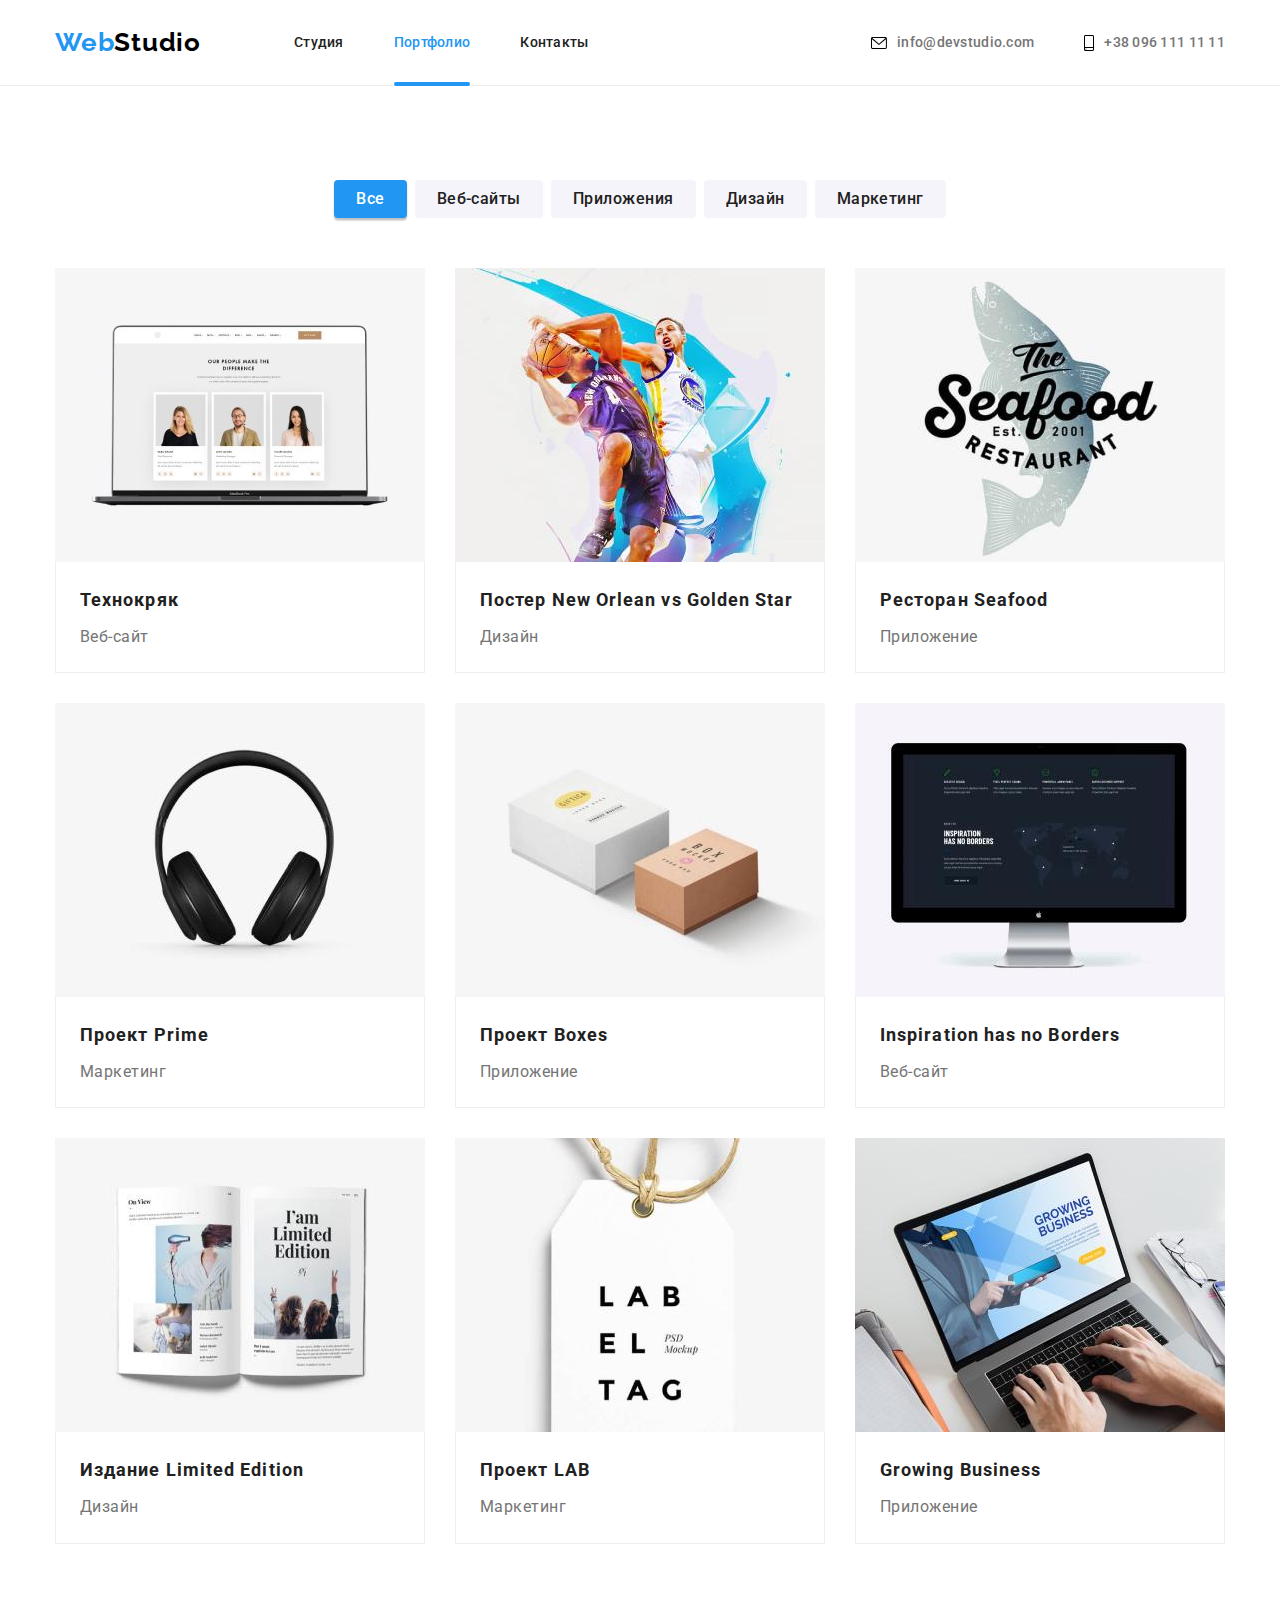
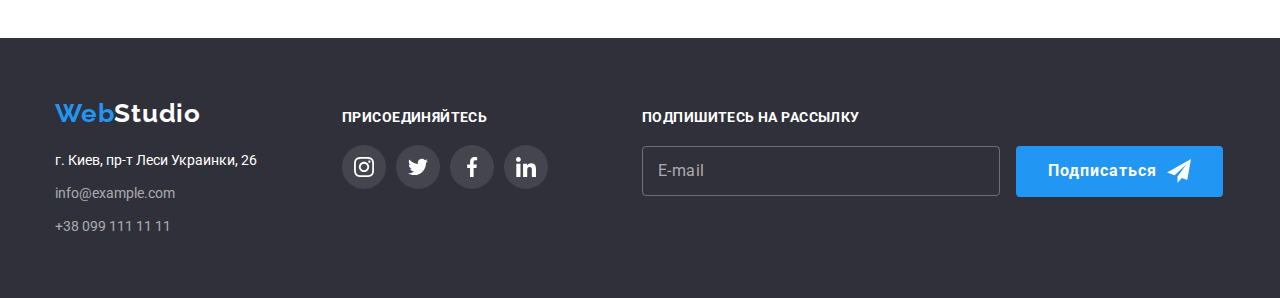
==== portfolio.html @ 54f89097 "копіює попередню версію сайту" ====
<!DOCTYPE html>
<html lang="ru">

<head>
  <meta charset="UTF-8" />
  <meta http-equiv="X-UA-Compatible" content="IE=edge" />
  <meta name="viewport" content="width=device-width, initial-scale=1.0" />
  <title>WebStudio</title>
  <link rel="preconnect" href="https://fonts.googleapis.com">
  <link rel="preconnect" href="https://fonts.gstatic.com" crossorigin>
  <link href="https://fonts.googleapis.com/css2?family=Raleway:wght@700&family=Roboto:wght@400;500;700;900&display=swap"
    rel="stylesheet">
  <link rel="stylesheet" href="https://cdnjs.cloudflare.com/ajax/libs/modern-normalize/1.1.0/modern-normalize.min.css">
  <link rel="stylesheet" href="./css/styles.css">

</head>

<body>
  <!-- header -->
  <header class="header">
    <div class="container">
      <a href="" class="logo link">Web<span class="header-modifier-logo">Studio</span></a>
      <nav>
        <ul class="nav list">
          <li class="list-item"><a href="./index.html" class="nav-item link">Студия</a></li>
          <li class="list-item"><a href="./portfolio.html" class="nav-item active link">Портфолио</a></li>
          <li class="list-item"><a href="" class="nav-item  link">Контакты</a></li>
        </ul>
      </nav>

      <ul class="nav-inner list">
        <li class="list-item"><a href="mailto:info@devstudio.com" class="nav-inner-item  link">
            <svg class="nav-inner-icon icon-envelope" width="16px" height="12px">
              <use href="./images/icons.svg#icon-envelope"></use>
            </svg>
            info@devstudio.com</a>
        </li>
        <li class="list-item"><a href="tel:+380961111111" class="nav-inner-item  link">
            <svg class="nav-inner-icon icon-smartphone" width="10px" height="16px">
              <use href="./images/icons.svg#icon-smartphone"></use>
            </svg>
            +38 096 111 11 11</a></li>
      </ul>
    </div>
  </header>

  <main>
    <!-- portfolio -->
    <section class="portfolio section">
      <div class="container">
        <h1 class="title visually-hidden">Портфолио</h1>
        <ul class="menu list">
          <li class="list-item">
            <button type="button" class="menu-button active">Все</button>
          </li>

          <li class="list-item">
            <button type="button" class="menu-button">Веб-сайты</button>
          </li>

          <li class="list-item">
            <button type="button" class="menu-button">Приложения</button>
          </li>

          <li class="list-item">
            <button type="button" class="menu-button">Дизайн</button>
          </li>

          <li class="list-item">
            <button type="button" class="menu-button">Маркетинг</button>
          </li>
        </ul>

        <ul class="projects list">
          <li class="list-item">
            <a href="" class="project-link link">
              <div class="project-overlay-wraper">
                <img src="./images/technocrack.jpg" alt="на экране ноутбука вебсайт" width="370">
                <p class="project-overlay">Ресурс предлагает комплексные предложения с разным уровнем функционала и
                  сервисов. Все это позволит
                  посетителю получить
                  исчерпывающие сведения о компании или частном лице.</p>
              </div>
              <div class="projects-content">
                <h2 class="project-title">Технокряк</h2>
                <p class="project-paragraph">Веб-сайт</p>
              </div>
            </a>

          </li>
          <li class="list-item">
            <a href="" class="project-link link">
              <div class="project-overlay-wraper">
                <img src="./images/poster-new-orl.jpg" alt="постер с изображением баскетболистов" width="370">
                <p class="project-overlay">Ресурс предлагает комплексные предложения с разным уровнем функционала и
                  сервисов. Все это позволит
                  посетителю получить
                  исчерпывающие сведения о компании или частном лице.</p>
              </div>
              <div class="projects-content">
                <h2 class="project-title">Постер New Orlean vs Golden Star</h2>
                <p class="project-paragraph">Дизайн</p>
              </div>
            </a>
          </li>
          <li class="list-item">
            <a href="" class="project-link link">
              <div class="project-overlay-wraper">
                <img src="./images/restaurant-seafood.jpg" alt="логотип ресторана" width="370">
                <p class="project-overlay">Ресурс предлагает комплексные предложения с разным уровнем функционала и
                  сервисов. Все это позволит
                  посетителю получить
                  исчерпывающие сведения о компании или частном лице.</p>
              </div>
              <div class="projects-content">
                <h2 class="project-title">Ресторан Seafood</h2>
                <p class="project-paragraph">Приложение</p>

              </div>
            </a>
          </li>
          <li class="list-item">
            <a href="" class="project-link link">
              <div class="project-overlay-wraper">
                <img src="./images/project-prime.jpg" alt="наушники" width="370">
                <p class="project-overlay">Ресурс предлагает комплексные предложения с разным уровнем функционала и
                  сервисов. Все это позволит
                  посетителю получить
                  исчерпывающие сведения о компании или частном лице.</p>
              </div>
              <div class="projects-content">
                <h2 class="project-title">Проект Prime</h2>
                <p class="project-paragraph">Маркетинг</p>
              </div>
            </a>
          </li>
          <li class="list-item">
            <a href="" class="project-link link">
              <div class="project-overlay-wraper">
                <img src="./images/project-boxes.jpg" alt="две коробки" width="370">
                <p class="project-overlay">Ресурс предлагает комплексные предложения с разным уровнем функционала и
                  сервисов. Все это позволит
                  посетителю получить
                  исчерпывающие сведения о компании или частном лице.</p>
              </div>
              <div class="projects-content">
                <h2 class="project-title">Проект Boxes</h2>
                <p class="project-paragraph">Приложение</p>
              </div>
            </a>
          </li>
          <li class="list-item">
            <a href="" class="project-link link">
              <div class="project-overlay-wraper">
                <img src="./images/inspiration.jpg" alt="вебсайт на экране монитора" width="370">
                <p class="project-overlay">Ресурс предлагает комплексные предложения с разным уровнем функционала и
                  сервисов. Все это позволит
                  посетителю получить
                  исчерпывающие сведения о компании или частном лице.</p>
              </div>
              <div class="projects-content">
                <h2 class="project-title">Inspiration has no Borders</h2>
                <p class="project-paragraph">Веб-сайт</p>
              </div>
            </a>
          </li>
          <li class="list-item">
            <a href="" class="project-link link">
              <div class="project-overlay-wraper">
                <img src="./images/limited-edition.jpg" alt="развертка журнала" width="370">
                <p class="project-overlay">Ресурс предлагает комплексные предложения с разным уровнем функционала и
                  сервисов. Все это позволит
                  посетителю получить
                  исчерпывающие сведения о компании или частном лице.</p>
              </div>
              <div class="projects-content">
                <h2 class="project-title">Издание Limited Edition</h2>
                <p class="project-paragraph">Дизайн</p>
              </div>
            </a>
          </li>
          <li class="list-item">
            <a href="" class="project-link link">
              <div class="project-overlay-wraper">
                <img src="./images/project-lab.jpg" alt="бирка" width="370">
                <p class="project-overlay">Ресурс предлагает комплексные предложения с разным уровнем функционала и
                  сервисов. Все это позволит
                  посетителю получить
                  исчерпывающие сведения о компании или частном лице.</p>
              </div>
              <div class="projects-content">
                <h2 class="project-title">Проект LAB</h2>
                <p class="project-paragraph">Маркетинг</p>
              </div>
            </a>
          </li>
          <li class="list-item">
            <a href="" class="project-link link">
              <div class="project-overlay-wraper">
                <img src="./images/growing-business.jpg" alt="человек печатает на лэптопе" width="370">
                <p class="project-overlay">Ресурс предлагает комплексные предложения с разным уровнем функционала и
                  сервисов. Все это позволит
                  посетителю получить
                  исчерпывающие сведения о компании или частном лице.</p>
              </div>
              <div class="projects-content">
                <h2 class="project-title">Growing Business</h2>
                <p class="project-paragraph">Приложение</p>
              </div>
            </a>
          </li>
        </ul>
      </div>

    </section>
  </main>

  <footer class="footer">
    <div class="container">
      <div>
        <a href="" class="footer-logo link">Web<span class="footer-modifier-logo">Studio</span></a>
        <address>
          <ul class="footer-list list">
            <li class="list-item">
              <a href="https://goo.gl/maps/eR7fZNgkEcZo2k5L9" target="_blank" class="footer-addres link">г. Киев,
                пр-т
                Леси
                Украинки, 26</a>
            </li>

            <li class="list-item">
              <a href="mailto:info@example.com" class="footer-mail link">info@example.com</a>
            </li>

            <li class="list-item">
              <a href="tel:+380991111111" class="footer-tel link">+38 099 111 11 11</a>
            </li>
          </ul>
        </address>
      </div>

      <div class="footer-follow">
        <strong class="footer-follow-paragraph">присоединяйтесь</strong>
        <ul class="footer-follow-list list">
          <li class="footer-follow-item"><a class="follow-link" href="">
              <svg class="footer-icon" height="20px" width="20px">
                <use href="./images/icons.svg#icon-instagram"></use>
              </svg>
            </a>
          </li>
          <li class="footer-follow-item"><a class="follow-link" href="">
              <svg class="footer-icon" height="20px" width="20px">
                <use href="./images/icons.svg#icon-twitter"></use>
              </svg>
            </a>
          </li>
          <li class="footer-follow-item"><a class="follow-link" href="">
              <svg class="footer-icon" height="20px" width="20px">
                <use href="./images/icons.svg#icon-facebook"></use>
              </svg>
            </a>
          </li>
          <li class="footer-follow-item"><a class="follow-link" href="">
              <svg class="footer-icon" height="20px" width="20px">
                <use href="./images/icons.svg#icon-linkedin"></use>
              </svg>
            </a>
          </li>
        </ul>
      </div>

      <form action="#" class="subscribe">
        <strong class="subscribe-title">Подпишитесь на рассылку</strong>
        <label class="subscribe-filed">
          <input type="email" name="user-email" class="subscribe-input" placeholder=" " required>
          <span class="subscribe-label">E-mail</span>
        </label>

        <button class="subscribe-button button" type="submit">Подписаться
          <svg class="icon-send">
            <use href="./images/icons.svg#icon-send" width="24px" height="24px"></use>
          </svg>
        </button>
      </form>

    </div>
  </footer>
</body>

</html>
---- css/styles.css ----
:root {
  --header-color: #212121;
  --logo-color: #000000;
  --basic-white-color: #ffffff;
  --secondary-white-color: rgba(255, 255, 255, 0.6);
  --text-color: #757575;
  --accent-color: #2196f3;
  --accent-hover-color: #188CE8;
  --background-overlay: rgba(33, 150, 243, 0.9);
  --backdrop: rgba(0, 0, 0, 0.2);
  --work-beckground: rgba(47, 48, 58, 0.8);

  --dark-background-color: #2f303a;
  --light-background-color: #ececec;
  --gray-background: #f5f4fa;
  --border-color: #eeeeee;

  --icon-color: #AFB1B8;
  --footer-icon-bg: rgba(255, 255, 255, 0.1);

  --box-shadow: 0px 1px 3px rgba(0, 0, 0, 0.12), 0px 1px 1px rgba(0, 0, 0, 0.14), 0px 2px 1px rgba(0, 0, 0, 0.2);
  --border-radius: 0px 0px 4px 4px;
  --button-shadow: 0px 3px 1px rgba(0, 0, 0, 0.1), 0px 1px 2px rgba(0, 0, 0, 0.08), 0px 2px 2px rgba(0, 0, 0, 0.12);

  --img-gap: 30px;

  --raleway: "Raleway", sans-serif;
  --roboto: "Roboto", sans-serif;
}

body {
  background-color: var(--basic-white-color);
  color: var(--text-color);
  font-family: var(--roboto);
}

h1,
h2,
h3,
p,
ul {
  margin: 0;
  padding: 0;
}

img {
  display: block;
  max-width: 100%;
  height: auto;
}

.link {
  list-style-type: none;
  text-decoration: none;
}

.visually-hidden {
  position: absolute;
  white-space: nowrap;
  width: 1px;
  height: 1px;
  overflow: hidden;
  border: 0;
  padding: 0;
  clip: rect(0 0 0 0);
  clip-path: inset(50%);
  margin: -1px;
}

.list {
  list-style-type: none;
}

.container {
  width: 1200px;
  margin-left: auto;
  margin-right: auto;
  padding-right: 15px;
  padding-left: 15px;
  /* outline: 2px solid tomato; */
}

.section {
  padding-top: 94px;
  padding-bottom: 94px;
}

/*----------------HEADER----------------------*/

.header > .container {
  display: flex;
  align-items: center;
}

.header {
  border-bottom: 1px solid var(--light-background-color);
  background-color: var(--basic-white-color);
  /* background-color: teal; */
}

.logo {
  margin-right: 93px;
  padding-top: 24px;
  padding-bottom: 24px;
  color: var(--accent-color);
  font-family: var(--raleway);
  font-weight: 700;
  font-size: 26px;
  line-height: 1.2;
  letter-spacing: 0.03em;
}

.header-modifier-logo {
  color: var(--logo-color);
}

.nav,
.nav-inner {
  display: flex;
  font-weight: 500;
  font-size: 14px;
  line-height: 1.5;
  letter-spacing: 0.02em;
}

.nav > .list-item:not(:last-child) {
  margin-right: 50px;
}

.nav-inner {
  margin-left: auto;
}

.nav-inner > .list-item:not(:last-child) {
  margin-right: 50px;
}

.nav-item {
  color: var(--header-color);
  display: block;
  padding-top: 32px;
  padding-bottom: 32px;

  transition-property: color;
  transition-duration: 250ms;
  transition-timing-function: cubic-bezier(0.4, 0, 0.2, 1);
}

.nav-inner-item {
  color: var(--text-color);
  display: flex;
  align-items: center;
  padding-top: 32px;
  padding-bottom: 32px;

  transition-property: color;
  transition-duration: 250ms;
  transition-timing-function: cubic-bezier(0.4, 0, 0.2, 1);
}

.nav-inner-icon {
  margin-right: 10px;

  transition-property: fill;
  transition-duration: 250ms;
  transition-timing-function: cubic-bezier(0.4, 0, 0.2, 1);
}

.nav-item:hover,
.nav-item:focus,
.nav-inner-item:hover,
.nav-inner-item:focus {
  color: var(--accent-color);
}

.nav-inner-item:hover .nav-inner-icon,
.nav-inner-item:focus .nav-inner-icon {
  fill: var(--accent-color);
}

.nav-item.active {
  color: var(--accent-color);
}

.nav .list-item {
  position: relative;
}

.nav-item.active::after {
  position: absolute;
  content: '';
  display: block;
  width: 100%;
  height: 4px;
  border-radius: 2px;
  background-color: var(--accent-color);
  bottom: 0;
  left: 0;
  transform: translateY(1px);
}


/*-----------------------HERO-------------------*/

.hero {
  background-color: var(--dark-background-color);
  background-image:
  linear-gradient(rgba(47, 48, 58, 0.4),
    rgba(47, 48, 58, 0.4)),
    url(../images/hero-img.jpg);
  background-repeat: no-repeat;
  background-position: center;
  background-size: cover;
  max-width: 1600px;
  margin: 0 auto;
  padding-top: 200px;
  padding-bottom: 200px;  
}

.hero-title {
  margin-right: auto;
  margin-left: auto;
  margin-bottom: 30px;
  width: 696px;
  color: var(--basic-white-color);
  font-weight: 900;
  font-size: 44px;
  line-height: 1.4;
  text-transform: uppercase;
  text-align: center;
  letter-spacing: 0.06em;
}

.button {
  margin-right: auto;
  margin-left: auto;
  padding: 10px 32px;
  border-radius: 4px;
  min-width: 200px;
  border: 0ch;
  background-color: var(--accent-color);
  color: var(--basic-white-color);
  font-family: inherit;
  font-weight: 700;
  font-size: 16px;
  line-height: 1.9;
  text-align: center;
  letter-spacing: 0.06em;

  transition: background-color 250ms cubic-bezier(0.4, 0, 0.2, 1);
}
.hero-button {
  display: block  
}

.button:focus,
.button:hover {
  cursor: pointer;
  background-color: var(--accent-hover-color);
}

/* -----------------SPECIFICS-------------------- */

.specifics-thumb {
  background-color: var(--gray-background);
  border-radius: 4px;
  height: 120px;
  width: 270px;
  margin-bottom: 30px;
  display: flex;
  justify-content: center;
  align-items: center;
}

.specifics-list {
  display: flex;
  margin-right: calc(-1 * var(--img-gap));
}

.specifics-list > .list-item {
  flex-basis: calc(100% / 4 - var(--img-gap));
  margin-right: var(--img-gap);
}

.specifics-title {
  margin-bottom: 10px;
  color: var(--header-color);
  font-weight: 700;
  font-size: 14px;
  line-height: 1.4;
  text-transform: uppercase;
  letter-spacing: 0.03em;
}

.specifics-paragraph {
  font-size: 14px;
  line-height: 1.7;
  letter-spacing: 0.03em;
}

/*-------------------WORK----------------- */
.work.section {
  padding-top: 0;
}

.work-title {
  margin-bottom: 50px;
  color: var(--header-color);
  font-style: normal;
  font-weight: 700;
  font-size: 36px;
  line-height: 1.2;
  text-align: center;
  letter-spacing: 0.03em;
}

.work-list {
  display: flex;
  margin-right: calc(-1 * var(--img-gap));
}

.work-list > .list-item {
  flex-basis: calc(100% / 3 - var(--img-gap));
  margin-right: var(--img-gap);
}

.work-list-wrap {
  position: relative;
}

.work-pharagraph {
  position: absolute;
  bottom: 0;
  left: 0;
  width: 100%;
  height: 70px;

  display: flex;
  justify-content: center;
  align-items: center;
  
  font-weight: 700;
  font-size: 14px;
  line-height: 1.14;
  text-align: center;
  letter-spacing: 0.03em;
  text-transform: uppercase;
  color: var(--basic-white-color);
  background-color: var(--work-beckground) ;
}

/*----------------TEAM---------------------*/
.team {
  background-color: var(--gray-background);
}

.team-title {
  margin-bottom: 50px;
  font-weight: 700;
  font-size: 36px;
  line-height: 42px;
  text-align: center;
  letter-spacing: 0.03em;
  color: var(--header-color);
}

.team-list {
  display: flex;
  margin-right: calc(-1 * var(--img-gap));
}

.team-list > .list-item {
  flex-basis: calc(100% / 4 - var(--img-gap));
  margin-right: var(--img-gap);
  background-color: var(--basic-white-color);
  border-radius: 0px 0px 4px 4px;
  box-shadow: var(--box-shadow);
}

.team-item {
  padding: 30px;
}

.team-name {
  margin-bottom: 10px;
  color: var(--header-color);
  font-weight: 500;
  font-size: 16px;
  line-height: 1.2;
  text-align: center;
  letter-spacing: 0.03em;
}

.team-paragraph {
  font-size: 16px;
  line-height: 1.2;
  text-align: center;
  letter-spacing: 0.03em;
  margin-bottom: 16px;
}

.team-follow {
  display: flex;
  justify-content: space-between;
}

.follow-link {
  display: flex;
  justify-content: center;
  align-items: center;
  width: 44px;
  height: 44px;
  border-radius: 50%;
  background-color: var(--basic-white-color);
  color: var(--icon-color);

  transition-property: background-color;
  transition-duration: 250ms;
  transition-timing-function: cubic-bezier(0.4, 0, 0.2, 1);
}

.team-icon {
  fill: currentColor;
}

.team-follow-item>.follow-link:hover,
.team-follow-item>.follow-link:focus {
  background-color: var(--accent-color);
  color: var(--basic-white-color);
}

/*------------------CLIENTS---------------------*/

.clients-title {
  font-weight: 700;
  font-size: 36px;
  line-height: 42px;
  text-align: center;
  letter-spacing: 0.03em;
  color: var(--header-color);
  margin-bottom: 50px;
}

.clients-list {
  display: flex;
  margin-right: calc(-1 * var(--img-gap));
}

.clients-item {
  flex-basis: calc(100% / 6 - var(--img-gap));
  margin-right: var(--img-gap);
}

.clients-link {
  display: flex;
  justify-content: center;
  align-items: center;
  width: 170px; 
  height: 92px;
  border: 1px solid #AFB1B8;
  border-radius: 4px;
  background-color: var(--basic-white-color);
  color: var(--icon-color);
  outline: transparent;

  transition-property: border-color, color;
  transition-duration: 250ms;
  transition-timing-function: cubic-bezier(0.4, 0, 0.2, 1);;
}

.clients-icon {
  fill: currentColor;
}

.clients-link:hover,
.clients-link:focus {
  border-color: var(--accent-color);
  color: var(--accent-color);
}

/*------------------FOOTER-------------------*/
.footer {
  padding-top: 60px;
  padding-bottom: 60px;
  background-color: var(--dark-background-color);
}

.footer .container {
  align-items: baseline;
  display: flex;
}

.footer-logo {
  display: inline-block;
  margin-bottom: 20px;
  color: var(--accent-color);
  font-family: var(--raleway);
  font-weight: 700;
  font-size: 26px;
  line-height: 1.2;
  letter-spacing: 0.03em;
}

.footer-modifier-logo {
  color: var(--basic-white-color);
}

.footer-list {
  font-style: normal;
  font-size: 14px;
  line-height: 1.7;
}

.footer-list > .list-item:not(:last-child) {
  margin-bottom: 9px;
}

.footer-addres {
  color: var(--basic-white-color);

  transition: color 250ms cubic-bezier(0.4, 0, 0.2, 1);
}

.footer-mail,
.footer-tel {
  color: var(--secondary-white-color);

  transition: color 250ms cubic-bezier(0.4, 0, 0.2, 1);
}

.footer-mail:hover,
.footer-tel:hover,
.footer-addres:hover,
.footer-mail:focus,
.footer-tel:focus,
.footer-addres:focus {
  color: var(--accent-color);
}

.footer-follow {
  margin-left: 85px;
}

.footer-follow-paragraph {  
  display: block;
  margin-bottom: 20px;
  font-weight: 700;
  font-size: 14px;
  line-height: 16px;
  letter-spacing: 0.03em;
  text-transform: uppercase;
  color: var(--basic-white-color);
}

.footer-follow-list {
  display: flex;
}

.footer-follow-item:not(:last-child) {
  margin-right: 10px;
}

.footer-follow-item>.follow-link {
  background-color: var(--footer-icon-bg);
  fill: var(--basic-white-color);
}

.footer-follow-item>.follow-link:hover,
.footer-follow-item>.follow-link:focus {
  background-color: var(--accent-color);
}

/* ---------------------SUBSCRIBE-------------------- */

.subscribe {
  margin-left: 94px;
  flex-grow: 1;
}

.subscribe-title {
  display: block;
  margin-bottom: 20px;
  font-size: 14px;
  line-height: 1.14;
  letter-spacing: 0.03em;
  text-transform: uppercase;  
  color: var(--basic-white-color)
}

.subscribe-filed {
  position: relative;
  display: inline-block;
} 

.subscribe-input { 
  width: 358px;
  height: 50px;

  padding-left: 16px;
  color: var(--basic-white-color);

  background-color: transparent;
    
  border: 1px solid rgba(255, 255, 255, 0.3);
  border-radius: 4px;
  outline: transparent;

  transition: border-color 250ms cubic-bezier(0.4, 0, 0.2, 1);
}

.subscribe-label {
  position: absolute;
  top: 50%;
  left: 16px;
  transform: translateY(-50%);

  font-size: 16px;
  line-height: 1.25;
  letter-spacing: 0.03em;
  
  color: var(--secondary-white-color);
  
  transition: transform 250ms cubic-bezier(0.4, 0, 0.2, 1);
}

.subscribe-button {
  display: inline-flex;
  align-items: center;
  font-size: 16px;
  line-height: 1.9;
  text-align: center;
  letter-spacing: 0.06em;
  margin-left: 12px;
}

.icon-send {
  margin-left: 10px;
  width: 24px;
  height: 24px;

  fill: var(--basic-white-color);
}

.subscribe-input:focus + .subscribe-label,
.subscribe-input:not(:placeholder-shown)+.subscribe-label {  
  transform: translate(-65px, -50%) scale(0.8);
}

.subscribe-input:focus {
  border-color: var(--accent-color);
}

.subscribe-input:not(:placeholder-shown) + .subscribe-text {
  transform: translate(-65px, -50%) scale(0.8);
}



/*--------------PORTFOLIO---------------*/

/*-------------------MENU------------------*/

.menu {
  display: flex;
  margin-bottom: 50px;
  justify-content: center;
}

.menu > .list-item:not(:last-child) {
  margin-right: 8px;
}

.menu-button {
  padding: 6px 22px;
  border-radius: 4px;
  border: 0;
  font-family: inherit;
  background-color: var(--gray-background);
  color: var(--header-color);
  font-weight: 500;
  font-size: 16px;
  line-height: 1.6;
  text-align: center;
  cursor: pointer;
  letter-spacing: 0.03em;

  transition-property: background-color, color, box-shadow;
  transition-duration: 250ms;
  transition-timing-function: cubic-bezier(0.4, 0, 0.2, 1);
}

.menu-button:hover,
.menu-button:focus {
  background-color: var(--accent-color);
  color: var(--basic-white-color);
  box-shadow: var(--button-shadow);
}

.menu-button.active {
  background-color: var(--accent-color);
  color: var(--basic-white-color);
  box-shadow: var(--button-shadow);
}

/*---------------------PROJECTS------------------*/
.projects {
  display: flex;
  flex-wrap: wrap;
  margin-left: calc(-1 * var(--img-gap));
  margin-top: calc(-1 * var(--img-gap));
}

.projects > .list-item {
  flex-basis: calc(100% / 3 - var(--img-gap));
  margin-left: var(--img-gap);
  margin-top: var(--img-gap);
}

.projects-content {
  padding: 20px 24px;
  background: var(--basic-white-color);
  border: 1px solid var(--border-color);
  border-top: 0;
}

.project-title {
  margin-bottom: 4px;
  color: var(--header-color);
  font-size: 18px;
  line-height: 2;
  letter-spacing: 0.06em;
}

.project-paragraph {
  font-size: 16px;
  line-height: 1.9;
  letter-spacing: 0.03em;
  color: var(--text-color);
}

.project-link {
  display: block;
  transition-property: box-shadow;
  transition-duration: 250ms;
  transition-timing-function: cubic-bezier(0.4, 0, 0.2, 1);
}

.project-link:hover,
.project-link:focus {
  box-shadow: 0px 1px 1px rgba(0, 0, 0, 0.12),
  0px 4px 4px rgba(0, 0, 0, 0.06),
  1px 4px 6px rgba(0, 0, 0, 0.16);
}

.project-overlay-wraper {
  position: relative;
  overflow: hidden;
}

.project-overlay {
  position: absolute;

  top: 0;
  left: 0;

  transform: translateY(100%);

  width: 100%;
  height: 100%;

  padding: 63px 24px;
  background-color: var(--background-overlay) ;
  color: var(--basic-white-color);
  font-size: 18px;
  line-height: 1.56;
  letter-spacing: 0.03em;

    transition-property: transform;
    transition-duration: 250ms;
    transition-timing-function: cubic-bezier(0.4, 0, 0.2, 1);
}

.project-link:hover .project-overlay,
.project-link:focus .project-overlay {
  transform: translateY(0);
}


/*-------------------- MODAL-------------- */

.backdrop {
  position: fixed;
  width: 100vw;
  height: 100vh;
  top: 0;
  left: 0;
  background-color: var(--backdrop);

  transition-property: opacity, visibility;
  transition-duration: 250ms;
  transition-timing-function: cubic-bezier(0.4, 0, 0.2, 1);
}

.backdrop.is-hidden {
  visibility: hidden;
  opacity: 0;
  pointer-events: none;  
} 

.backdrop.is-hidden .modal {
  transform:translate(-50%, -50%) scale(1.5);
  
}

.modal {
  position: absolute;
  top: 50%;
  left: 50%;
  transform: translate(-50%, -50%);
  padding: 40px;
  width: 528px;
  min-height: 581px;
  background: var(--basic-white-color);
  box-shadow: var(--box-shadow);
  border-radius: 4px;

  transition-property: transform;
  transition-duration: 250ms;
  transition-timing-function: cubic-bezier(0.4, 0, 0.2, 1);
}

.modal-icon {
  position: absolute;
  top: 8px;
  right: 8px;
  display: flex;
  justify-content: center;
  align-items: center;
  width: 30px;
  height: 30px;
  border-radius: 50%;
  background-color: transparent;
  border: 2px solid rgba(0, 0, 0, 0.1);
  color: var(--accent-color);

  transition-property: border-color;
  transition-duration: 250ms;
  transition-timing-function: cubic-bezier(0.4, 0, 0.2, 1);
}

.icon-close {
  transition-property: fill, transform;
  transition-duration: 250ms;
  transition-timing-function: cubic-bezier(0.4, 0, 0.2, 1);
}

.modal-icon:hover,
.modal-icon:focus {
  border-color: var(--accent-color);
}

.modal-icon:hover .icon-close,
.modal-icon:focus .icon-close {
  fill: var(--accent-color);
  transform: rotate(90deg);
}

.modal-title{
  display: block;
  margin-bottom: 12px;
  font-size: 20px;
  line-height: 1.15;
  text-align: center;
  letter-spacing: 0.03em;  
  color: var(--header-color);
}

.modal-contact-filed {
  position: relative;
  width: 100%;
  display: block;
  margin-bottom: 10px;
}

.modal-contact-coment {
  position: relative;
  width: 100%;
  display: block;
  margin-bottom: 20px;
}

.contact-icon {
  position: absolute;
  top: 50%;
  left: 12px; 
  
  transition: fill 250ms cubic-bezier(0.4, 0, 0.2, 1);
}

.modal-contact-input:focus + .contact-icon {
  fill: var(--accent-color);
}

.modal-contact-label {
  font-size: 12px;
  line-height: 1.16;
  letter-spacing: 0.01em;  
  color: var(--text-color);
}

.modal-contact-input {
  padding-left: 42px;
  width: 100%;
  height: 40px;
  background-color: transparent;
  outline: transparent;
  border: 1px solid rgba(33, 33, 33, 0.2);
  box-sizing: border-box;
  border-radius: 4px;

  transition: border-color 250ms cubic-bezier(0.4, 0, 0.2, 1);  
}

.modal-contact-input:focus {
  border-color: var(--accent-color);
}

.modal-contact-response {  
  padding: 12px 16px;
  width: 100%;
  resize: none;
  height: 120px;
  background-color: transparent;
  outline: transparent;
  border: 1px solid rgba(33, 33, 33, 0.2);
  box-sizing: border-box;
  border-radius: 4px;

  transition: border-color 250ms cubic-bezier(0.4, 0, 0.2, 1);
}

.modal-contact-response:focus {
  border-color: var(--accent-color);
}

.modal-contact-response::placeholder {
  font-size: 12px;
  line-height: 14px;
  letter-spacing: 0.01em;
  
  color: rgba(117, 117, 117, 0.5);
}

.modal-contact-agreement {
  display: block;
  text-align: center;
  margin-bottom: 30px;
}

.modal-contact-button {
  display: block;
  margin: 0 auto;
  transition: box-shadow 250ms cubic-bezier(0.4, 0, 0.2, 1); 
}

.modal-contact-button:hover,
.modal-contact-button:focus {
  box-shadow: 0px 4px 4px rgba(0, 0, 0, 0.15);
}

.agreement-input {
  position: absolute;
}

.icon-check {
  background-color: transparent;
  fill: transparent;
  border: 2px solid #000000;
  border-radius: 2px;
  box-shadow: 0px 4px 4px rgba(0, 0, 0, 0.25);

  transition: 
              background-color 250ms cubic-bezier(0.4, 0, 0.2, 1),
              border-color 250ms cubic-bezier(0.4, 0, 0.2, 1),
              fill 250ms cubic-bezier(0.4, 0, 0.2, 1);              
}

.agreement-input:checked + .icon-check {
  fill: var(--basic-white-color);
  background-color: var(--accent-color);
  border-color: transparent;
}

.agreement-input:focus+.icon-check {
  border-color: var(--accent-color);
}

.agreement-text {
  margin-left: 7px;
  font-size: 14px;
  line-height: 1.7;
  letter-spacing: 0.03em;  
  color: var(--text-color);
}

.agreement-link:link {
  color: var(--accent-color);
}
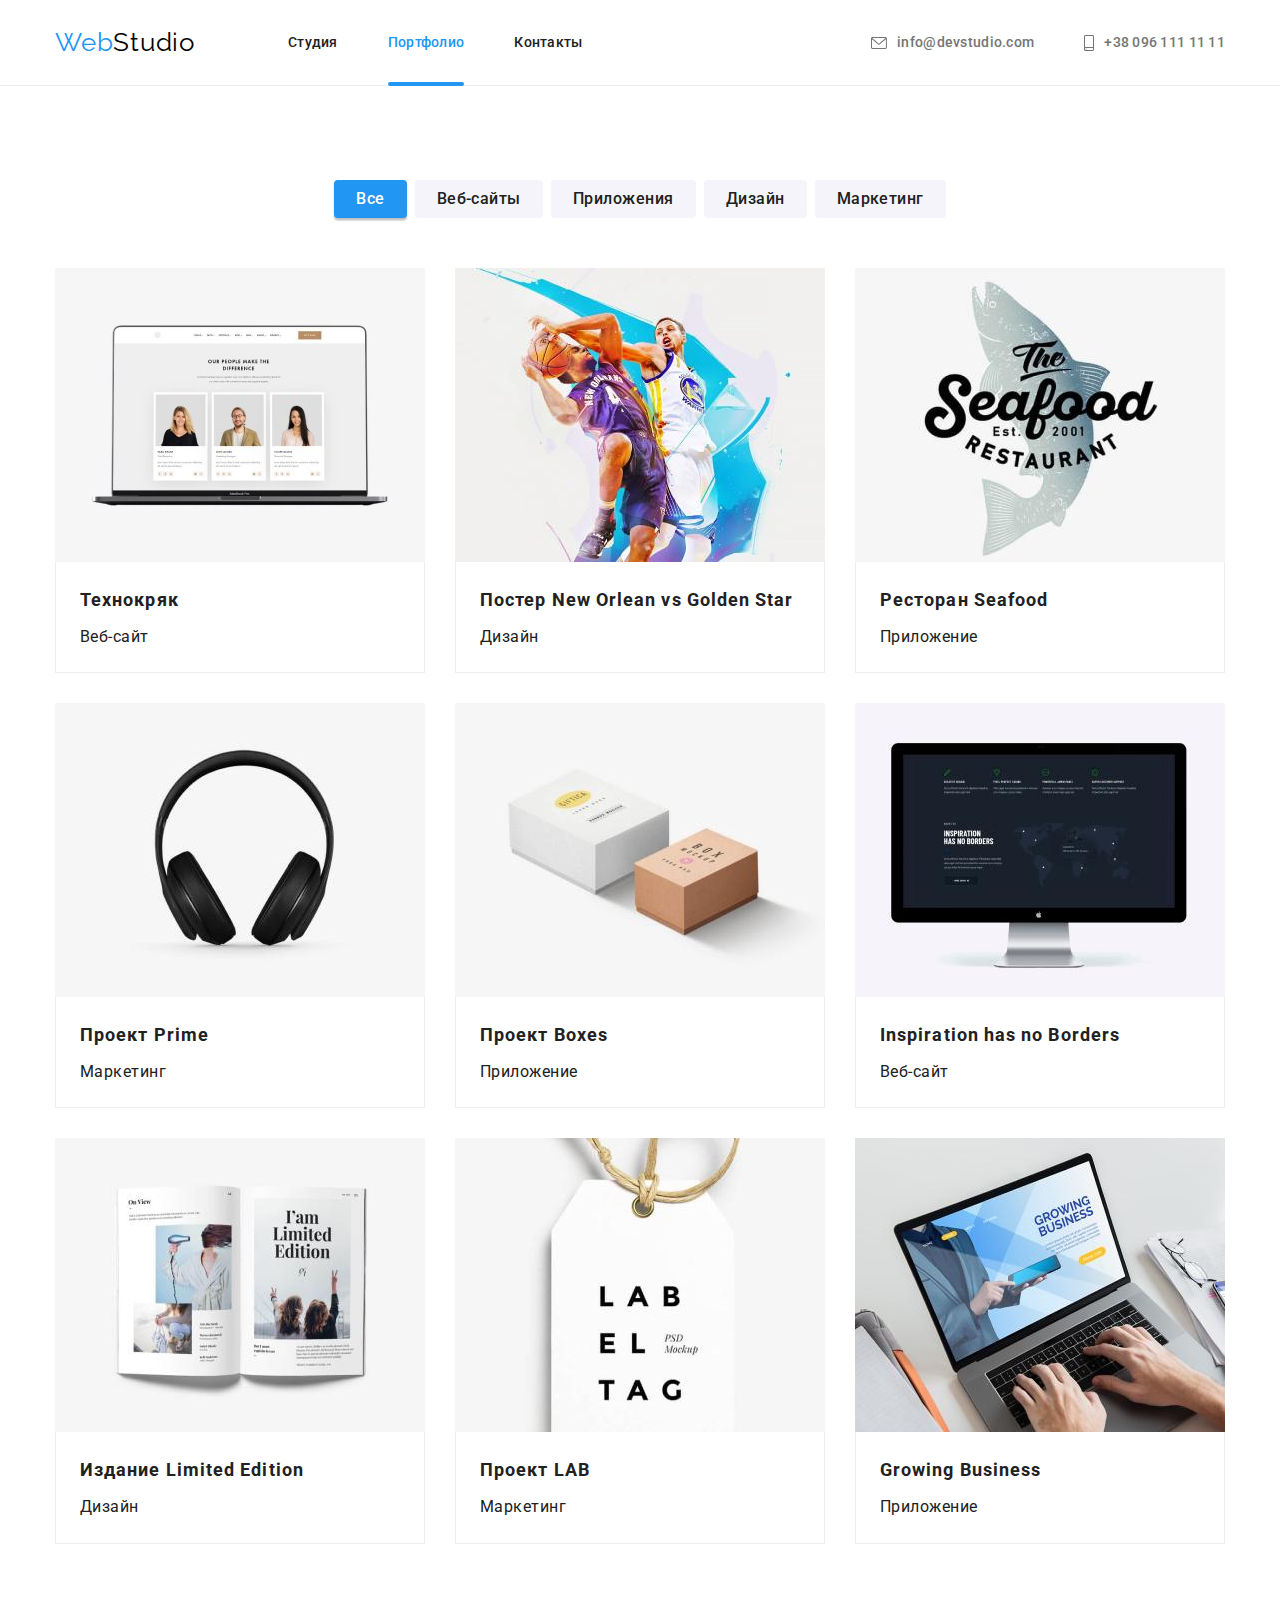
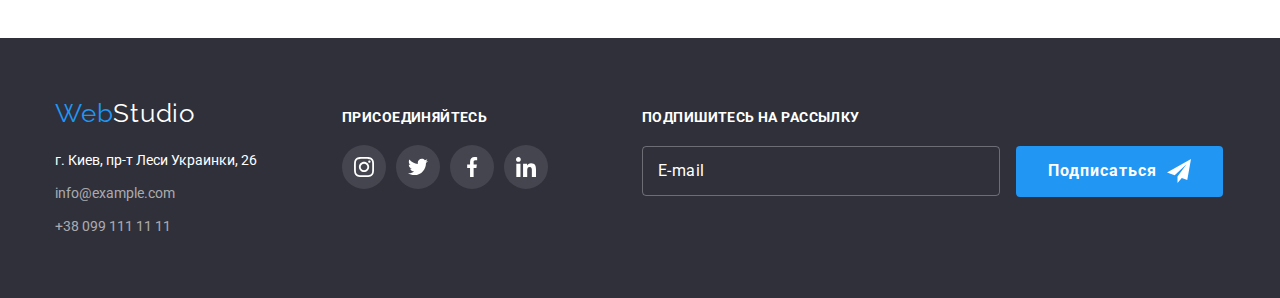
==== commit c4932730: "створює стилі за допомогою scss" ====
--- a/portfolio.html
+++ b/portfolio.html
@@ -11,32 +11,41 @@
   <link href="https://fonts.googleapis.com/css2?family=Raleway:wght@700&family=Roboto:wght@400;500;700;900&display=swap"
     rel="stylesheet">
   <link rel="stylesheet" href="https://cdnjs.cloudflare.com/ajax/libs/modern-normalize/1.1.0/modern-normalize.min.css">
-  <link rel="stylesheet" href="./css/styles.css">
+  <link rel="stylesheet" href="./css/main.min.css">
 
 </head>
 
 <body>
   <!-- header -->
   <header class="header">
-    <div class="container">
-      <a href="" class="logo link">Web<span class="header-modifier-logo">Studio</span></a>
-      <nav>
-        <ul class="nav list">
-          <li class="list-item"><a href="./index.html" class="nav-item link">Студия</a></li>
-          <li class="list-item"><a href="./portfolio.html" class="nav-item active link">Портфолио</a></li>
-          <li class="list-item"><a href="" class="nav-item  link">Контакты</a></li>
+    <div class="header__container container">
+      <a href="#" class="logo header__logo link">Web<span class="logo--change-color">Studio</span></a>
+      <nav class="pagination">
+        <ul class="pagination__list list">
+          <li class="pagination__item">
+            <a href="./index.html" class="pagination__link   link">Студия</a>
+          </li>
+
+          <li class="pagination__item">
+            <a href="./portfolio.html" class="pagination__link pagination__link--active  link">Портфолио</a>
+          </li>
+
+          <li class="pagination__item">
+            <a href="#contacts" class="pagination__link  link">Контакты</a>
+          </li>
         </ul>
       </nav>
 
-      <ul class="nav-inner list">
-        <li class="list-item"><a href="mailto:info@devstudio.com" class="nav-inner-item  link">
-            <svg class="nav-inner-icon icon-envelope" width="16px" height="12px">
+      <ul class="header-contacts list">
+        <li class="header-contacts__item"><a href="mailto:info@devstudio.com" class="header-contacts__link  link">
+            <svg class="header-contacts__icon" width="16px" height="12px">
               <use href="./images/icons.svg#icon-envelope"></use>
             </svg>
             info@devstudio.com</a>
         </li>
-        <li class="list-item"><a href="tel:+380961111111" class="nav-inner-item  link">
-            <svg class="nav-inner-icon icon-smartphone" width="10px" height="16px">
+
+        <li class="header-contacts__item"><a href="tel:+380961111111" class="header-contacts__link  link">
+            <svg class="header-contacts__icon" width="10px" height="16px">
               <use href="./images/icons.svg#icon-smartphone"></use>
             </svg>
             +38 096 111 11 11</a></li>
@@ -44,224 +53,228 @@
     </div>
   </header>
 
-  <main>
-    <!-- portfolio -->
-    <section class="portfolio section">
-      <div class="container">
-        <h1 class="title visually-hidden">Портфолио</h1>
-        <ul class="menu list">
-          <li class="list-item">
-            <button type="button" class="menu-button active">Все</button>
-          </li>
-
-          <li class="list-item">
-            <button type="button" class="menu-button">Веб-сайты</button>
-          </li>
-
-          <li class="list-item">
-            <button type="button" class="menu-button">Приложения</button>
-          </li>
-
-          <li class="list-item">
-            <button type="button" class="menu-button">Дизайн</button>
-          </li>
-
-          <li class="list-item">
-            <button type="button" class="menu-button">Маркетинг</button>
-          </li>
-        </ul>
-
-        <ul class="projects list">
-          <li class="list-item">
-            <a href="" class="project-link link">
-              <div class="project-overlay-wraper">
-                <img src="./images/technocrack.jpg" alt="на экране ноутбука вебсайт" width="370">
-                <p class="project-overlay">Ресурс предлагает комплексные предложения с разным уровнем функционала и
-                  сервисов. Все это позволит
-                  посетителю получить
-                  исчерпывающие сведения о компании или частном лице.</p>
-              </div>
-              <div class="projects-content">
-                <h2 class="project-title">Технокряк</h2>
-                <p class="project-paragraph">Веб-сайт</p>
-              </div>
-            </a>
-
-          </li>
-          <li class="list-item">
-            <a href="" class="project-link link">
-              <div class="project-overlay-wraper">
-                <img src="./images/poster-new-orl.jpg" alt="постер с изображением баскетболистов" width="370">
-                <p class="project-overlay">Ресурс предлагает комплексные предложения с разным уровнем функционала и
-                  сервисов. Все это позволит
-                  посетителю получить
-                  исчерпывающие сведения о компании или частном лице.</p>
-              </div>
-              <div class="projects-content">
-                <h2 class="project-title">Постер New Orlean vs Golden Star</h2>
-                <p class="project-paragraph">Дизайн</p>
-              </div>
-            </a>
-          </li>
-          <li class="list-item">
-            <a href="" class="project-link link">
-              <div class="project-overlay-wraper">
-                <img src="./images/restaurant-seafood.jpg" alt="логотип ресторана" width="370">
-                <p class="project-overlay">Ресурс предлагает комплексные предложения с разным уровнем функционала и
-                  сервисов. Все это позволит
-                  посетителю получить
-                  исчерпывающие сведения о компании или частном лице.</p>
-              </div>
-              <div class="projects-content">
-                <h2 class="project-title">Ресторан Seafood</h2>
-                <p class="project-paragraph">Приложение</p>
-
-              </div>
-            </a>
-          </li>
-          <li class="list-item">
-            <a href="" class="project-link link">
-              <div class="project-overlay-wraper">
-                <img src="./images/project-prime.jpg" alt="наушники" width="370">
-                <p class="project-overlay">Ресурс предлагает комплексные предложения с разным уровнем функционала и
-                  сервисов. Все это позволит
-                  посетителю получить
-                  исчерпывающие сведения о компании или частном лице.</p>
-              </div>
-              <div class="projects-content">
-                <h2 class="project-title">Проект Prime</h2>
-                <p class="project-paragraph">Маркетинг</p>
-              </div>
-            </a>
-          </li>
-          <li class="list-item">
-            <a href="" class="project-link link">
-              <div class="project-overlay-wraper">
-                <img src="./images/project-boxes.jpg" alt="две коробки" width="370">
-                <p class="project-overlay">Ресурс предлагает комплексные предложения с разным уровнем функционала и
-                  сервисов. Все это позволит
-                  посетителю получить
-                  исчерпывающие сведения о компании или частном лице.</p>
-              </div>
-              <div class="projects-content">
-                <h2 class="project-title">Проект Boxes</h2>
-                <p class="project-paragraph">Приложение</p>
-              </div>
-            </a>
-          </li>
-          <li class="list-item">
-            <a href="" class="project-link link">
-              <div class="project-overlay-wraper">
-                <img src="./images/inspiration.jpg" alt="вебсайт на экране монитора" width="370">
-                <p class="project-overlay">Ресурс предлагает комплексные предложения с разным уровнем функционала и
-                  сервисов. Все это позволит
-                  посетителю получить
-                  исчерпывающие сведения о компании или частном лице.</p>
-              </div>
-              <div class="projects-content">
-                <h2 class="project-title">Inspiration has no Borders</h2>
-                <p class="project-paragraph">Веб-сайт</p>
-              </div>
-            </a>
-          </li>
-          <li class="list-item">
-            <a href="" class="project-link link">
-              <div class="project-overlay-wraper">
-                <img src="./images/limited-edition.jpg" alt="развертка журнала" width="370">
-                <p class="project-overlay">Ресурс предлагает комплексные предложения с разным уровнем функционала и
-                  сервисов. Все это позволит
-                  посетителю получить
-                  исчерпывающие сведения о компании или частном лице.</p>
-              </div>
-              <div class="projects-content">
-                <h2 class="project-title">Издание Limited Edition</h2>
-                <p class="project-paragraph">Дизайн</p>
-              </div>
-            </a>
-          </li>
-          <li class="list-item">
-            <a href="" class="project-link link">
-              <div class="project-overlay-wraper">
-                <img src="./images/project-lab.jpg" alt="бирка" width="370">
-                <p class="project-overlay">Ресурс предлагает комплексные предложения с разным уровнем функционала и
-                  сервисов. Все это позволит
-                  посетителю получить
-                  исчерпывающие сведения о компании или частном лице.</p>
-              </div>
-              <div class="projects-content">
-                <h2 class="project-title">Проект LAB</h2>
-                <p class="project-paragraph">Маркетинг</p>
-              </div>
-            </a>
-          </li>
-          <li class="list-item">
-            <a href="" class="project-link link">
-              <div class="project-overlay-wraper">
-                <img src="./images/growing-business.jpg" alt="человек печатает на лэптопе" width="370">
-                <p class="project-overlay">Ресурс предлагает комплексные предложения с разным уровнем функционала и
-                  сервисов. Все это позволит
-                  посетителю получить
-                  исчерпывающие сведения о компании или частном лице.</p>
-              </div>
-              <div class="projects-content">
-                <h2 class="project-title">Growing Business</h2>
-                <p class="project-paragraph">Приложение</p>
-              </div>
-            </a>
-          </li>
-        </ul>
-      </div>
-
-    </section>
+  <!-- portfolio -->
+  <section class="portfolio section">
+    <div class="container">
+      <h1 class="visually-hidden">Портфолио</h1>
+      <ul class="menu list">
+        <li class="menu__item">
+          <button type="button" class="menu__button menu__button--active">Все</button>
+        </li>
+
+        <li class="menu__item">
+          <button type="button" class="menu__button">Веб-сайты</button>
+        </li>
+
+        <li class="menu__item">
+          <button type="button" class="menu__button">Приложения</button>
+        </li>
+
+        <li class="menu__item">
+          <button type="button" class="menu__button">Дизайн</button>
+        </li>
+
+        <li class="menu__item">
+          <button type="button" class="menu__button">Маркетинг</button>
+        </li>
+      </ul>
+
+      <ul class="projects list">
+        <li class="project__item">
+          <a href="" class="project__link link">
+            <div class="project__overlay">
+              <img src="./images/technocrack.jpg" alt="на экране ноутбука вебсайт" width="370">
+              <p class="project__text">Ресурс предлагает комплексные предложения с разным уровнем функционала и
+                сервисов. Все это позволит
+                посетителю получить
+                исчерпывающие сведения о компании или частном лице.</p>
+            </div>
+            <div class="project__content">
+              <h2 class="project__title">Технокряк</h2>
+              <p class="project__subtitle">Веб-сайт</p>
+            </div>
+          </a>
+
+        </li>
+        <li class="project__item">
+          <a href="" class="project__link link">
+            <div class="project__overlay">
+              <img src="./images/poster-new-orl.jpg" alt="постер с изображением баскетболистов" width="370">
+              <p class="project__text">Ресурс предлагает комплексные предложения с разным уровнем функционала и
+                сервисов. Все это позволит
+                посетителю получить
+                исчерпывающие сведения о компании или частном лице.</p>
+            </div>
+            <div class="project__content">
+              <h2 class="project__title">Постер New Orlean vs Golden Star</h2>
+              <p class="project__subtitle">Дизайн</p>
+            </div>
+          </a>
+        </li>
+        <li class="project__item">
+          <a href="" class="project__link link">
+            <div class="project__overlay">
+              <img src="./images/restaurant-seafood.jpg" alt="логотип ресторана" width="370">
+              <p class="project__text">Ресурс предлагает комплексные предложения с разным уровнем функционала и
+                сервисов. Все это позволит
+                посетителю получить
+                исчерпывающие сведения о компании или частном лице.</p>
+            </div>
+            <div class="project__content">
+              <h2 class="project__title">Ресторан Seafood</h2>
+              <p class="project__subtitle">Приложение</p>
+
+            </div>
+          </a>
+        </li>
+        <li class="project__item">
+          <a href="" class="project__link link">
+            <div class="project__overlay">
+              <img src="./images/project-prime.jpg" alt="наушники" width="370">
+              <p class="project__text">Ресурс предлагает комплексные предложения с разным уровнем функционала и
+                сервисов. Все это позволит
+                посетителю получить
+                исчерпывающие сведения о компании или частном лице.</p>
+            </div>
+            <div class="project__content">
+              <h2 class="project__title">Проект Prime</h2>
+              <p class="project__subtitle">Маркетинг</p>
+            </div>
+          </a>
+        </li>
+        <li class="project__item">
+          <a href="" class="project__link link">
+            <div class="project__overlay">
+              <img src="./images/project-boxes.jpg" alt="две коробки" width="370">
+              <p class="project__text">Ресурс предлагает комплексные предложения с разным уровнем функционала и
+                сервисов. Все это позволит
+                посетителю получить
+                исчерпывающие сведения о компании или частном лице.</p>
+            </div>
+            <div class="project__content">
+              <h2 class="project__title">Проект Boxes</h2>
+              <p class="project__subtitle">Приложение</p>
+            </div>
+          </a>
+        </li>
+        <li class="project__item">
+          <a href="" class="project__link link">
+            <div class="project__overlay">
+              <img src="./images/inspiration.jpg" alt="вебсайт на экране монитора" width="370">
+              <p class="project__text">Ресурс предлагает комплексные предложения с разным уровнем функционала и
+                сервисов. Все это позволит
+                посетителю получить
+                исчерпывающие сведения о компании или частном лице.</p>
+            </div>
+            <div class="project__content">
+              <h2 class="project__title">Inspiration has no Borders</h2>
+              <p class="project__subtitle">Веб-сайт</p>
+            </div>
+          </a>
+        </li>
+        <li class="project__item">
+          <a href="" class="project__link link">
+            <div class="project__overlay">
+              <img src="./images/limited-edition.jpg" alt="развертка журнала" width="370">
+              <p class="project__text">Ресурс предлагает комплексные предложения с разным уровнем функционала и
+                сервисов. Все это позволит
+                посетителю получить
+                исчерпывающие сведения о компании или частном лице.</p>
+            </div>
+            <div class="project__content">
+              <h2 class="project__title">Издание Limited Edition</h2>
+              <p class="project__subtitle">Дизайн</p>
+            </div>
+          </a>
+        </li>
+        <li class="project__item">
+          <a href="" class="project__link link">
+            <div class="project__overlay">
+              <img src="./images/project-lab.jpg" alt="бирка" width="370">
+              <p class="project__text">Ресурс предлагает комплексные предложения с разным уровнем функционала и
+                сервисов. Все это позволит
+                посетителю получить
+                исчерпывающие сведения о компании или частном лице.</p>
+            </div>
+            <div class="project__content">
+              <h2 class="project__title">Проект LAB</h2>
+              <p class="project__subtitle">Маркетинг</p>
+            </div>
+          </a>
+        </li>
+        <li class="project__item">
+          <a href="" class="project__link link">
+            <div class="project__overlay">
+              <img src="./images/growing-business.jpg" alt="человек печатает на лэптопе" width="370">
+              <p class="project__text">Ресурс предлагает комплексные предложения с разным уровнем функционала и
+                сервисов. Все это позволит
+                посетителю получить
+                исчерпывающие сведения о компании или частном лице.</p>
+            </div>
+            <div class="project__content">
+              <h2 class="project__title">Growing Business</h2>
+              <p class="project__subtitle">Приложение</p>
+            </div>
+          </a>
+        </li>
+      </ul>
+    </div>
+
+  </section>
   </main>
 
-  <footer class="footer">
-    <div class="container">
+  <footer class="footer" id="contacts">
+    <div class="footer__container container">
       <div>
-        <a href="" class="footer-logo link">Web<span class="footer-modifier-logo">Studio</span></a>
+        <a href="" class="logo footer__logo link">Web<span class="footer__logo--change-color">Studio</span></a>
         <address>
-          <ul class="footer-list list">
-            <li class="list-item">
-              <a href="https://goo.gl/maps/eR7fZNgkEcZo2k5L9" target="_blank" class="footer-addres link">г. Киев,
+          <ul class="footer__list list">
+            <li class="footer__item">
+              <a href="https://goo.gl/maps/eR7fZNgkEcZo2k5L9" target="_blank" class="footer__link--addres link">г.
+                Киев,
                 пр-т
                 Леси
                 Украинки, 26</a>
             </li>
 
-            <li class="list-item">
-              <a href="mailto:info@example.com" class="footer-mail link">info@example.com</a>
+            <li class="footer__item">
+              <a href="mailto:info@example.com" class="footer__link link">info@example.com</a>
             </li>
 
-            <li class="list-item">
-              <a href="tel:+380991111111" class="footer-tel link">+38 099 111 11 11</a>
+            <li class="footer__item">
+              <a href="tel:+380991111111" class="footer__link link">+38 099 111 11 11</a>
             </li>
           </ul>
         </address>
       </div>
 
-      <div class="footer-follow">
-        <strong class="footer-follow-paragraph">присоединяйтесь</strong>
-        <ul class="footer-follow-list list">
-          <li class="footer-follow-item"><a class="follow-link" href="">
-              <svg class="footer-icon" height="20px" width="20px">
+      <div class="footer__social">
+        <strong class="footer-social__title">присоединяйтесь</strong>
+        <ul class="social list">
+          <li class="social__item">
+            <a class="social__link social__link--change-color" href="">
+              <svg class="social__icon--change-color" height="20px" width="20px">
                 <use href="./images/icons.svg#icon-instagram"></use>
               </svg>
             </a>
           </li>
-          <li class="footer-follow-item"><a class="follow-link" href="">
-              <svg class="footer-icon" height="20px" width="20px">
+          <li class="social__item">
+            <a class="social__link social__link--change-color" href="">
+              <svg class="social__icon--change-color" height="20px" width="20px">
                 <use href="./images/icons.svg#icon-twitter"></use>
               </svg>
             </a>
           </li>
-          <li class="footer-follow-item"><a class="follow-link" href="">
-              <svg class="footer-icon" height="20px" width="20px">
+          <li class="social__item">
+            <a class="social__link social__link--change-color" href="">
+              <svg class="social__icon--change-color" height="20px" width="20px">
                 <use href="./images/icons.svg#icon-facebook"></use>
               </svg>
             </a>
           </li>
-          <li class="footer-follow-item"><a class="follow-link" href="">
-              <svg class="footer-icon" height="20px" width="20px">
+          <li class="social__item">
+            <a class="social__link social__link--change-color" href="">
+              <svg class="social__icon--change-color" height="20px" width="20px">
                 <use href="./images/icons.svg#icon-linkedin"></use>
               </svg>
             </a>
@@ -270,14 +283,14 @@
       </div>
 
       <form action="#" class="subscribe">
-        <strong class="subscribe-title">Подпишитесь на рассылку</strong>
-        <label class="subscribe-filed">
-          <input type="email" name="user-email" class="subscribe-input" placeholder=" " required>
-          <span class="subscribe-label">E-mail</span>
+        <strong class="subscribe__title">Подпишитесь на рассылку</strong>
+        <label class="subscribe__filed">
+          <input type="email" name="user-email" class="subscribe__input" placeholder=" " required>
+          <span class="subscribe__label">E-mail</span>
         </label>
 
-        <button class="subscribe-button button" type="submit">Подписаться
-          <svg class="icon-send">
+        <button class="subscribe__button button" type="submit">Подписаться
+          <svg class="subscribe__icon">
             <use href="./images/icons.svg#icon-send" width="24px" height="24px"></use>
           </svg>
         </button>
--- a/css/main.min.css
+++ b/css/main.min.css
@@ -0,0 +1 @@
+body{background-color:#fff;color:#757575;font-family:"Roboto",sans-serif}h1,h2,h3,p,ul{margin:0;padding:0}img{display:block;max-width:100%;height:auto}.link{list-style-type:none;text-decoration:none}.visually-hidden{position:absolute;white-space:nowrap;width:1px;height:1px;overflow:hidden;border:0;padding:0;clip:rect(0 0 0 0);-webkit-clip-path:inset(50%);clip-path:inset(50%);margin:-1px}.list{list-style-type:none}.container{width:1200px;margin-left:auto;margin-right:auto;padding-right:15px;padding-left:15px}.section{padding-top:94px;padding-bottom:94px}.header__container{display:flex;align-items:center}.header{border-bottom:1px solid #ececec}.logo{color:#2196f3;font-family:"Raleway",sans-serif;font-size:26px;line-height:1.2;letter-spacing:.03em}.logo--change-color{color:#000}.header__logo{margin-right:93px;padding-top:24px;padding-bottom:24px}.pagination__list,.header-contacts{display:flex;font-weight:500;font-size:14px;line-height:1.5;letter-spacing:.02em}.pagination__link{color:#212121;display:block;padding-top:32px;padding-bottom:32px;transition:color 250ms cubic-bezier(0.4, 0, 0.2, 1)}.pagination__link--active{color:#2196f3}.pagination__link:hover,.pagination__link:focus{color:#2196f3}.pagination__item{position:relative}.pagination__item:not(:last-child){margin-right:50px}.pagination__link--active::after{content:"";position:absolute;display:block;width:100%;height:4px;border-radius:2px;bottom:0;left:0;background-color:#2196f3;transform:translateY(1px)}.header-contacts{margin-left:auto}.header-contacts__item:not(:last-child){margin-right:50px}.header-contacts__link{display:flex;align-items:center;color:#757575;transition:color 250ms cubic-bezier(0.4, 0, 0.2, 1)}.header-contacts__link:hover,.header-contacts__link:focus{color:#2196f3}.header-contacts__icon{display:flex;align-items:center;margin-right:10px;fill:#757575;transition:fill 250ms cubic-bezier(0.4, 0, 0.2, 1)}.header-contacts__link:hover .header-contacts__icon,.header-contacts__link:focus .header-contacts__icon{fill:#2196f3}.hero{background-color:#2f303a;background-image:linear-gradient(rgba(47, 48, 58, 0.4), rgba(47, 48, 58, 0.4)),url(../images/hero-img.jpg);background-repeat:no-repeat;background-position:center;background-size:cover;max-width:1600px;margin:0 auto;padding-top:200px;padding-bottom:200px}.hero__title{margin-right:auto;margin-left:auto;margin-bottom:30px;width:696px;color:#fff;font-weight:900;font-size:44px;line-height:1.4;text-transform:uppercase;text-align:center;letter-spacing:.06em}.button{display:block;margin-right:auto;margin-left:auto;padding:10px 32px;border-radius:4px;min-width:200px;border:0ch;background-color:#2196f3;color:#fff;font-family:inherit;font-weight:700;font-size:16px;line-height:1.9;text-align:center;letter-spacing:.06em;transition:background-color 250ms cubic-bezier(0.4, 0, 0.2, 1)}.button:focus,.button:hover{cursor:pointer;background-color:#188ce8}.specifics__wrap{background-color:#f5f4fa;border-radius:4px;height:120px;width:270px;margin-bottom:30px;display:flex;justify-content:center;align-items:center}.specifics__list{display:flex;margin-right:-30px}.specifics__item{flex-basis:calc(25% - 30px);margin-right:30px}.specifics__title{margin-bottom:10px;color:#212121;font-size:14px;line-height:1.4;text-transform:uppercase;letter-spacing:.03em}.specifics__text{font-size:14px;line-height:1.7;letter-spacing:.03em}.work{padding-top:0}.work__title{margin-bottom:50px;color:#212121;font-size:36px;line-height:1.2;text-align:center;letter-spacing:.03em}.work__list{display:flex;margin-right:-30px}.work__item{flex-basis:calc(33.3333333333% - 30px);margin-right:30px}.work__wrap{position:relative}.work__subtitle{position:absolute;bottom:0;left:0;width:100%;height:70px;display:flex;justify-content:center;align-items:center;font-weight:700;font-size:14px;line-height:1.14;text-align:center;letter-spacing:.03em;text-transform:uppercase;color:#fff;background-color:rgba(47,48,58,.8)}.team{background-color:#f5f4fa}.team__title{margin-bottom:50px;font-weight:700;font-size:36px;line-height:42px;text-align:center;letter-spacing:.03em;color:#212121}.team__list{display:flex;margin-right:-30px}.team__item{flex-basis:calc(25% - 30px);margin-right:30px;background-color:#fff;border-radius:0px 0px 4px 4px;box-shadow:0px 1px 3px rgba(0,0,0,.12),0px 1px 1px rgba(0,0,0,.14),0px 2px 1px rgba(0,0,0,.2)}.team__inner{padding:30px 32px}.team__person{margin-bottom:10px;color:#212121;font-weight:500;font-size:16px;line-height:1.2;text-align:center;letter-spacing:.03em}.team__profession{font-size:16px;line-height:1.2;text-align:center;letter-spacing:.03em;margin-bottom:16px}.social{width:100%;display:flex;justify-content:space-between}.social__link{display:flex;justify-content:center;align-items:center;width:44px;height:44px;border-radius:50%;background-color:#fff;outline:rgba(0,0,0,0);transition:background-color 250ms cubic-bezier(0.4, 0, 0.2, 1)}.social__link:hover,.social__link:focus{background-color:#2196f3}.social__icon{fill:#afb1b8;transition:fill 250ms cubic-bezier(0.4, 0, 0.2, 1)}.social__link:hover .social__icon,.social__link:focus .social__icon{fill:#fff}.clients__title{font-size:36px;line-height:42px;text-align:center;letter-spacing:.03em;color:#212121;margin-bottom:50px}.clients__list{display:flex;margin-right:-30px}.clients__item{flex-basis:calc(16.6666666667% - 30px);margin-right:30px}.clients__link{display:flex;justify-content:center;align-items:center;width:170px;height:92px;border:1px solid #afb1b8;border-radius:4px;background-color:#fff;color:#afb1b8;outline:rgba(0,0,0,0);transition:border-color 250ms cubic-bezier(0.4, 0, 0.2, 1),color 250ms cubic-bezier(0.4, 0, 0.2, 1)}.clients__link:hover,.clients__link:focus{border-color:#2196f3;color:#2196f3}.clients__icon{fill:currentColor}.footer{padding-top:60px;padding-bottom:60px;background-color:#2f303a}.footer__container{align-items:baseline;display:flex}.footer__logo{display:inline-block;margin-bottom:20px}.footer__logo--change-color{color:#fff}.footer__list{font-style:normal;font-size:14px;line-height:1.7}.footer__item:not(:last-child){margin-bottom:9px}.footer__link{color:rgba(255,255,255,.6);transition:color 250ms cubic-bezier(0.4, 0, 0.2, 1)}.footer__link:hover,.footer__link:focus{color:#2196f3}.footer__link--addres{color:#fff;transition:color 250ms cubic-bezier(0.4, 0, 0.2, 1)}.footer__link--addres:hover,.footer__link--addres:focus{color:#2196f3}.footer__social{width:206px;margin-left:85px}.footer-social__title{display:block;margin-bottom:20px;font-size:14px;line-height:16px;letter-spacing:.03em;text-transform:uppercase;color:#fff}.social__link--change-color{background-color:rgba(255,255,255,.1)}.social__icon--change-color{fill:#fff}.subscribe{margin-left:94px;flex-grow:1}.subscribe__title{display:block;margin-bottom:20px;font-size:14px;line-height:1.14;letter-spacing:.03em;text-transform:uppercase;color:#fff}.subscribe__filed{position:relative;display:inline-block}.subscribe__input{width:358px;height:50px;padding-left:16px;color:#fff;background-color:rgba(0,0,0,0);border:1px solid rgba(255,255,255,.3);border-radius:4px;outline:rgba(0,0,0,0);transition:background-color 250ms cubic-bezier(0.4, 0, 0.2, 1)}.subscribe__label{position:absolute;top:50%;left:16px;transform:translateY(-50%);font-size:16px;line-height:1.25;letter-spacing:.03em;color:#fff;transition:transform 250ms cubic-bezier(0.4, 0, 0.2, 1)}.subscribe__input:not(:-moz-placeholder-shown)+.subscribe__label{transform:translate(-65px, -50%) scale(0.8)}.subscribe__input:not(:-ms-input-placeholder)+.subscribe__label{transform:translate(-65px, -50%) scale(0.8)}.subscribe__input:focus+.subscribe__label,.subscribe__input:not(:placeholder-shown)+.subscribe__label{transform:translate(-65px, -50%) scale(0.8)}.subscribe__button{display:inline-flex;align-items:center;text-align:center;font-size:16px;line-height:1.9;letter-spacing:.06em;margin-left:12px}.subscribe__icon{margin-left:10px;width:24px;height:24px;fill:#fff}.subscribe__input:focus{border-color:#2196f3}.subscribe__input:not(:-moz-placeholder-shown)+.subscribe__text{transform:translate(-65px, -50%) scale(0.8)}.subscribe__input:not(:-ms-input-placeholder)+.subscribe__text{transform:translate(-65px, -50%) scale(0.8)}.subscribe__input:not(:placeholder-shown)+.subscribe__text{transform:translate(-65px, -50%) scale(0.8)}.menu{display:flex;justify-content:center;margin-bottom:50px}.menu__item:not(:last-child){margin-right:8px}.menu__button{padding:6px 22px;border-radius:4px;border:0;font-family:inherit;text-align:center;background-color:#f5f4fa;color:#212121;letter-spacing:.03em;font-weight:500;font-size:16px;line-height:1.6;cursor:pointer;transition:background-color 250ms cubic-bezier(0.4, 0, 0.2, 1),color 250ms cubic-bezier(0.4, 0, 0.2, 1),box-shadow 250ms cubic-bezier(0.4, 0, 0.2, 1)}.menu__button--active{background-color:#2196f3;color:#fff;box-shadow:0px 3px 1px rgba(0,0,0,.1),0px 1px 2px rgba(0,0,0,.08),0px 2px 2px rgba(0,0,0,.12)}.menu__button:hover,.menu__button:focus{background-color:#2196f3;color:#fff;box-shadow:0px 3px 1px rgba(0,0,0,.1),0px 1px 2px rgba(0,0,0,.08),0px 2px 2px rgba(0,0,0,.12)}.menu__button--active{background-color:#2196f3;color:#fff;box-shadow:0px 3px 1px rgba(0,0,0,.1),0px 1px 2px rgba(0,0,0,.08),0px 2px 2px rgba(0,0,0,.12)}.projects{display:flex;flex-wrap:wrap;margin-left:-30px;margin-top:-30px}.project__item{flex-basis:calc(33.3333333333% - 30px);margin-left:30px;margin-top:30px}.project__content{padding:20px 24px;background:#fff;border:1px solid #eee;border-top:0}.project__title{margin-bottom:4px;color:#212121;font-size:18px;line-height:2;letter-spacing:.06em}.project__subtitle{font-size:16px;line-height:1.9;letter-spacing:.03em;color:#212121}.project__link{display:block;transition:box-shadow 250ms cubic-bezier(0.4, 0, 0.2, 1)}.project__link:hover,.project__link:focus{box-shadow:0px 1px 1px rgba(0,0,0,.12),0px 4px 4px rgba(0,0,0,.06),1px 4px 6px rgba(0,0,0,.16)}.project__overlay{position:relative;overflow:hidden}.project__text{position:absolute;top:0;left:0;transform:translateY(100%);width:100%;height:100%;padding:63px 24px;background-color:rgba(33,150,243,.9);color:#fff;font-size:18px;line-height:1.56;letter-spacing:.03em;transition:transform 250ms cubic-bezier(0.4, 0, 0.2, 1)}.project__link:hover .project__text,.project__link:focus .project__text{transform:translateY(0)}.backdrop{position:fixed;width:100vw;height:100vh;top:0;left:0;background-color:rgba(0,0,0,.2);transition:opacity 250ms cubic-bezier(0.4, 0, 0.2, 1),visibility 250ms cubic-bezier(0.4, 0, 0.2, 1)}.is-hidden{visibility:hidden;opacity:0;pointer-events:none}.is-hidden .modal{transform:translate(-50%, -50%) scale(1.5)}.modal{position:absolute;top:50%;left:50%;transform:translate(-50%, -50%);padding:40px;width:528px;min-height:581px;background:#fff;box-shadow:0px 1px 3px rgba(0,0,0,.12),0px 1px 1px rgba(0,0,0,.14),0px 2px 1px rgba(0,0,0,.2);border-radius:4px;transition:transform 250ms cubic-bezier(0.4, 0, 0.2, 1)}.modal__icon{position:absolute;display:flex;justify-content:center;align-items:center;top:8px;right:8px;width:30px;height:30px;border-radius:50%;background-color:rgba(0,0,0,0);border:2px solid rgba(0,0,0,.1);color:#2196f3;transition:border-color 250ms cubic-bezier(0.4, 0, 0.2, 1)}.modal__icon:hover,.modal__icon:focus{border-color:#2196f3}.modal__icon--close{transition:fill 250ms cubic-bezier(0.4, 0, 0.2, 1),transform 250ms cubic-bezier(0.4, 0, 0.2, 1)}.modal__icon:hover .modal__icon--close,.modal__icon:focus .modal__icon--close{fill:#2196f3;transform:rotate(90deg)}.modal__title{display:block;text-align:center;margin-bottom:12px;font-size:20px;line-height:1.15;letter-spacing:.03em;color:#212121}.modal__filed{position:relative;width:100%;display:block;margin-bottom:10px}.modal__coment{position:relative;width:100%;display:block;margin-bottom:20px}.contact__icon{position:absolute;top:50%;left:12px;transition:fill 250ms cubic-bezier(0.4, 0, 0.2, 1)}.modal__input:focus+.contact__icon{fill:#2196f3}.modal__label{font-size:12px;line-height:1.16;letter-spacing:.01em;color:#212121}.modal__input{padding-left:42px;width:100%;height:40px;background-color:rgba(0,0,0,0);outline:rgba(0,0,0,0);border:1px solid rgba(33,33,33,.2);box-sizing:border-box;border-radius:4px;transition:border-color 250ms cubic-bezier(0.4, 0, 0.2, 1)}.modal__input{border-color:#2196f3}.modal__response{padding:12px 16px;width:100%;resize:none;height:120px;background-color:rgba(0,0,0,0);outline:rgba(0,0,0,0);border:1px solid rgba(33,33,33,.2);box-sizing:border-box;border-radius:4px;transition:border-color 250ms cubic-bezier(0.4, 0, 0.2, 1)}.modal__response:focus{border-color:#2196f3}.modal__response::-moz-placeholder{font-size:12px;line-height:14px;letter-spacing:.01em;color:rgba(117,117,117,.5)}.modal__response:-ms-input-placeholder{font-size:12px;line-height:14px;letter-spacing:.01em;color:rgba(117,117,117,.5)}.modal__response::placeholder{font-size:12px;line-height:14px;letter-spacing:.01em;color:rgba(117,117,117,.5)}.modal__agreement{display:block;text-align:center;margin-bottom:30px}.modal__button{display:block;margin:0 auto;transition:box-shadow 250ms cubic-bezier(0.4, 0, 0.2, 1)}.modal__button:hover,.modal__button:focus{box-shadow:0px 4px 4px rgba(0,0,0,.15)}.agreement__input{position:absolute}.agreement__icon{background-color:rgba(0,0,0,0);fill:rgba(0,0,0,0);border:2px solid #000;border-radius:2px;box-shadow:0px 4px 4px rgba(0,0,0,.25);transition:background-color 250ms cubic-bezier(0.4, 0, 0.2, 1),border-color 250ms cubic-bezier(0.4, 0, 0.2, 1),fill 250ms cubic-bezier(0.4, 0, 0.2, 1)}.agreement__input:checked+.agreement__icon{fill:#fff;background-color:#2196f3;border-color:rgba(0,0,0,0)}.agreement__input:focus+.agreement__icon{border-color:#2196f3}.agreement__text{margin-left:7px;font-size:14px;line-height:1.7;letter-spacing:.03em;color:#212121}.agreement__text:link{color:#2196f3}/*# sourceMappingURL=main.min.css.map */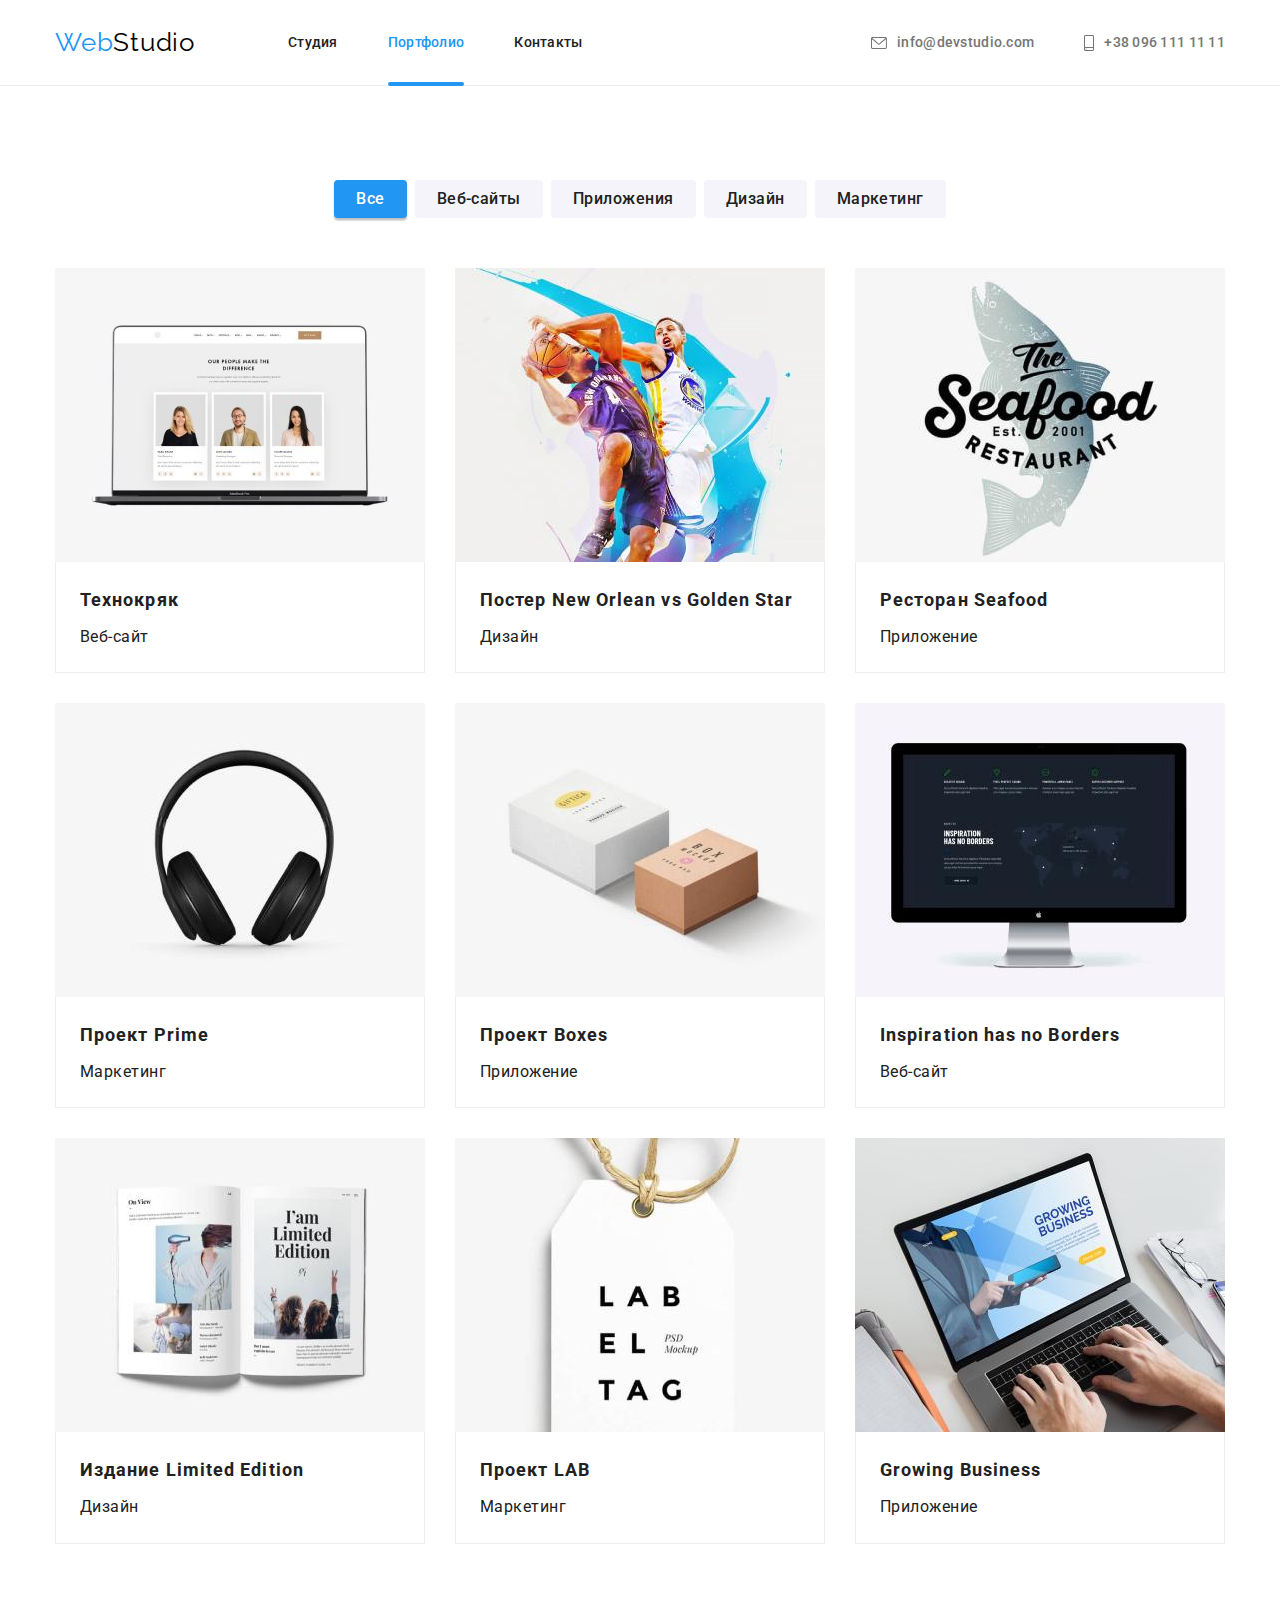
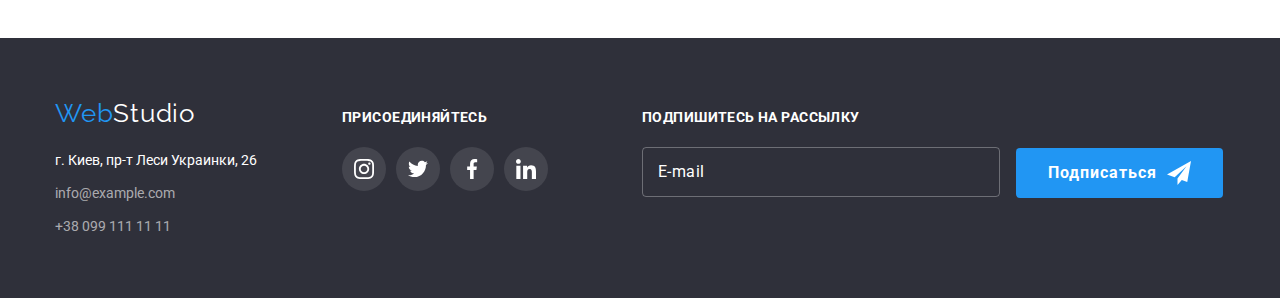
==== commit 5976427f: "добавляє паршели для visuali-hidden, title, container, section" ====
--- a/portfolio.html
+++ b/portfolio.html
@@ -18,7 +18,7 @@
 <body>
   <!-- header -->
   <header class="header">
-    <div class="header__container container">
+    <div class="container--header container">
       <a href="#" class="logo header__logo link">Web<span class="logo--change-color">Studio</span></a>
       <nav class="pagination">
         <ul class="pagination__list list">
@@ -53,178 +53,179 @@
     </div>
   </header>
 
-  <!-- portfolio -->
-  <section class="portfolio section">
-    <div class="container">
-      <h1 class="visually-hidden">Портфолио</h1>
-      <ul class="menu list">
-        <li class="menu__item">
-          <button type="button" class="menu__button menu__button--active">Все</button>
-        </li>
-
-        <li class="menu__item">
-          <button type="button" class="menu__button">Веб-сайты</button>
-        </li>
-
-        <li class="menu__item">
-          <button type="button" class="menu__button">Приложения</button>
-        </li>
-
-        <li class="menu__item">
-          <button type="button" class="menu__button">Дизайн</button>
-        </li>
-
-        <li class="menu__item">
-          <button type="button" class="menu__button">Маркетинг</button>
-        </li>
-      </ul>
-
-      <ul class="projects list">
-        <li class="project__item">
-          <a href="" class="project__link link">
-            <div class="project__overlay">
-              <img src="./images/technocrack.jpg" alt="на экране ноутбука вебсайт" width="370">
-              <p class="project__text">Ресурс предлагает комплексные предложения с разным уровнем функционала и
-                сервисов. Все это позволит
-                посетителю получить
-                исчерпывающие сведения о компании или частном лице.</p>
-            </div>
-            <div class="project__content">
-              <h2 class="project__title">Технокряк</h2>
-              <p class="project__subtitle">Веб-сайт</p>
-            </div>
-          </a>
-
-        </li>
-        <li class="project__item">
-          <a href="" class="project__link link">
-            <div class="project__overlay">
-              <img src="./images/poster-new-orl.jpg" alt="постер с изображением баскетболистов" width="370">
-              <p class="project__text">Ресурс предлагает комплексные предложения с разным уровнем функционала и
-                сервисов. Все это позволит
-                посетителю получить
-                исчерпывающие сведения о компании или частном лице.</p>
-            </div>
-            <div class="project__content">
-              <h2 class="project__title">Постер New Orlean vs Golden Star</h2>
-              <p class="project__subtitle">Дизайн</p>
-            </div>
-          </a>
-        </li>
-        <li class="project__item">
-          <a href="" class="project__link link">
-            <div class="project__overlay">
-              <img src="./images/restaurant-seafood.jpg" alt="логотип ресторана" width="370">
-              <p class="project__text">Ресурс предлагает комплексные предложения с разным уровнем функционала и
-                сервисов. Все это позволит
-                посетителю получить
-                исчерпывающие сведения о компании или частном лице.</p>
-            </div>
-            <div class="project__content">
-              <h2 class="project__title">Ресторан Seafood</h2>
-              <p class="project__subtitle">Приложение</p>
-
-            </div>
-          </a>
-        </li>
-        <li class="project__item">
-          <a href="" class="project__link link">
-            <div class="project__overlay">
-              <img src="./images/project-prime.jpg" alt="наушники" width="370">
-              <p class="project__text">Ресурс предлагает комплексные предложения с разным уровнем функционала и
-                сервисов. Все это позволит
-                посетителю получить
-                исчерпывающие сведения о компании или частном лице.</p>
-            </div>
-            <div class="project__content">
-              <h2 class="project__title">Проект Prime</h2>
-              <p class="project__subtitle">Маркетинг</p>
-            </div>
-          </a>
-        </li>
-        <li class="project__item">
-          <a href="" class="project__link link">
-            <div class="project__overlay">
-              <img src="./images/project-boxes.jpg" alt="две коробки" width="370">
-              <p class="project__text">Ресурс предлагает комплексные предложения с разным уровнем функционала и
-                сервисов. Все это позволит
-                посетителю получить
-                исчерпывающие сведения о компании или частном лице.</p>
-            </div>
-            <div class="project__content">
-              <h2 class="project__title">Проект Boxes</h2>
-              <p class="project__subtitle">Приложение</p>
-            </div>
-          </a>
-        </li>
-        <li class="project__item">
-          <a href="" class="project__link link">
-            <div class="project__overlay">
-              <img src="./images/inspiration.jpg" alt="вебсайт на экране монитора" width="370">
-              <p class="project__text">Ресурс предлагает комплексные предложения с разным уровнем функционала и
-                сервисов. Все это позволит
-                посетителю получить
-                исчерпывающие сведения о компании или частном лице.</p>
-            </div>
-            <div class="project__content">
-              <h2 class="project__title">Inspiration has no Borders</h2>
-              <p class="project__subtitle">Веб-сайт</p>
-            </div>
-          </a>
-        </li>
-        <li class="project__item">
-          <a href="" class="project__link link">
-            <div class="project__overlay">
-              <img src="./images/limited-edition.jpg" alt="развертка журнала" width="370">
-              <p class="project__text">Ресурс предлагает комплексные предложения с разным уровнем функционала и
-                сервисов. Все это позволит
-                посетителю получить
-                исчерпывающие сведения о компании или частном лице.</p>
-            </div>
-            <div class="project__content">
-              <h2 class="project__title">Издание Limited Edition</h2>
-              <p class="project__subtitle">Дизайн</p>
-            </div>
-          </a>
-        </li>
-        <li class="project__item">
-          <a href="" class="project__link link">
-            <div class="project__overlay">
-              <img src="./images/project-lab.jpg" alt="бирка" width="370">
-              <p class="project__text">Ресурс предлагает комплексные предложения с разным уровнем функционала и
-                сервисов. Все это позволит
-                посетителю получить
-                исчерпывающие сведения о компании или частном лице.</p>
-            </div>
-            <div class="project__content">
-              <h2 class="project__title">Проект LAB</h2>
-              <p class="project__subtitle">Маркетинг</p>
-            </div>
-          </a>
-        </li>
-        <li class="project__item">
-          <a href="" class="project__link link">
-            <div class="project__overlay">
-              <img src="./images/growing-business.jpg" alt="человек печатает на лэптопе" width="370">
-              <p class="project__text">Ресурс предлагает комплексные предложения с разным уровнем функционала и
-                сервисов. Все это позволит
-                посетителю получить
-                исчерпывающие сведения о компании или частном лице.</p>
-            </div>
-            <div class="project__content">
-              <h2 class="project__title">Growing Business</h2>
-              <p class="project__subtitle">Приложение</p>
-            </div>
-          </a>
-        </li>
-      </ul>
-    </div>
-
-  </section>
+  <main>
+    <!-- portfolio -->
+    <section class="portfolio section">
+      <div class="container">
+        <h1 class="visually-hidden">Портфолио</h1>
+        <ul class="menu list">
+          <li class="menu__item">
+            <button type="button" class="menu__button menu__button--active">Все</button>
+          </li>
+
+          <li class="menu__item">
+            <button type="button" class="menu__button">Веб-сайты</button>
+          </li>
+
+          <li class="menu__item">
+            <button type="button" class="menu__button">Приложения</button>
+          </li>
+
+          <li class="menu__item">
+            <button type="button" class="menu__button">Дизайн</button>
+          </li>
+
+          <li class="menu__item">
+            <button type="button" class="menu__button">Маркетинг</button>
+          </li>
+        </ul>
+
+        <ul class="projects list">
+          <li class="project__item">
+            <a href="" class="project__link link">
+              <div class="project__overlay">
+                <img src="./images/technocrack.jpg" alt="на экране ноутбука вебсайт" width="370">
+                <p class="project__text">Ресурс предлагает комплексные предложения с разным уровнем функционала и
+                  сервисов. Все это позволит
+                  посетителю получить
+                  исчерпывающие сведения о компании или частном лице.</p>
+              </div>
+              <div class="project__content">
+                <h2 class="title--project title">Технокряк</h2>
+                <p class="project__subtitle">Веб-сайт</p>
+              </div>
+            </a>
+
+          </li>
+          <li class="project__item">
+            <a href="" class="project__link link">
+              <div class="project__overlay">
+                <img src="./images/poster-new-orl.jpg" alt="постер с изображением баскетболистов" width="370">
+                <p class="project__text">Ресурс предлагает комплексные предложения с разным уровнем функционала и
+                  сервисов. Все это позволит
+                  посетителю получить
+                  исчерпывающие сведения о компании или частном лице.</p>
+              </div>
+              <div class="project__content">
+                <h2 class="title--project title">Постер New Orlean vs Golden Star</h2>
+                <p class="project__subtitle">Дизайн</p>
+              </div>
+            </a>
+          </li>
+          <li class="project__item">
+            <a href="" class="project__link link">
+              <div class="project__overlay">
+                <img src="./images/restaurant-seafood.jpg" alt="логотип ресторана" width="370">
+                <p class="project__text">Ресурс предлагает комплексные предложения с разным уровнем функционала и
+                  сервисов. Все это позволит
+                  посетителю получить
+                  исчерпывающие сведения о компании или частном лице.</p>
+              </div>
+              <div class="project__content">
+                <h2 class="title--project title">Ресторан Seafood</h2>
+                <p class="project__subtitle">Приложение</p>
+
+              </div>
+            </a>
+          </li>
+          <li class="project__item">
+            <a href="" class="project__link link">
+              <div class="project__overlay">
+                <img src="./images/project-prime.jpg" alt="наушники" width="370">
+                <p class="project__text">Ресурс предлагает комплексные предложения с разным уровнем функционала и
+                  сервисов. Все это позволит
+                  посетителю получить
+                  исчерпывающие сведения о компании или частном лице.</p>
+              </div>
+              <div class="project__content">
+                <h2 class="title--project title">Проект Prime</h2>
+                <p class="project__subtitle">Маркетинг</p>
+              </div>
+            </a>
+          </li>
+          <li class="project__item">
+            <a href="" class="project__link link">
+              <div class="project__overlay">
+                <img src="./images/project-boxes.jpg" alt="две коробки" width="370">
+                <p class="project__text">Ресурс предлагает комплексные предложения с разным уровнем функционала и
+                  сервисов. Все это позволит
+                  посетителю получить
+                  исчерпывающие сведения о компании или частном лице.</p>
+              </div>
+              <div class="project__content">
+                <h2 class="title--project title">Проект Boxes</h2>
+                <p class="project__subtitle">Приложение</p>
+              </div>
+            </a>
+          </li>
+          <li class="project__item">
+            <a href="" class="project__link link">
+              <div class="project__overlay">
+                <img src="./images/inspiration.jpg" alt="вебсайт на экране монитора" width="370">
+                <p class="project__text">Ресурс предлагает комплексные предложения с разным уровнем функционала и
+                  сервисов. Все это позволит
+                  посетителю получить
+                  исчерпывающие сведения о компании или частном лице.</p>
+              </div>
+              <div class="project__content">
+                <h2 class="title--project title">Inspiration has no Borders</h2>
+                <p class="project__subtitle">Веб-сайт</p>
+              </div>
+            </a>
+          </li>
+          <li class="project__item">
+            <a href="" class="project__link link">
+              <div class="project__overlay">
+                <img src="./images/limited-edition.jpg" alt="развертка журнала" width="370">
+                <p class="project__text">Ресурс предлагает комплексные предложения с разным уровнем функционала и
+                  сервисов. Все это позволит
+                  посетителю получить
+                  исчерпывающие сведения о компании или частном лице.</p>
+              </div>
+              <div class="project__content">
+                <h2 class="title--project title">Издание Limited Edition</h2>
+                <p class="project__subtitle">Дизайн</p>
+              </div>
+            </a>
+          </li>
+          <li class="project__item">
+            <a href="" class="project__link link">
+              <div class="project__overlay">
+                <img src="./images/project-lab.jpg" alt="бирка" width="370">
+                <p class="project__text">Ресурс предлагает комплексные предложения с разным уровнем функционала и
+                  сервисов. Все это позволит
+                  посетителю получить
+                  исчерпывающие сведения о компании или частном лице.</p>
+              </div>
+              <div class="project__content">
+                <h2 class="title--project title">Проект LAB</h2>
+                <p class="project__subtitle">Маркетинг</p>
+              </div>
+            </a>
+          </li>
+          <li class="project__item">
+            <a href="" class="project__link link">
+              <div class="project__overlay">
+                <img src="./images/growing-business.jpg" alt="человек печатает на лэптопе" width="370">
+                <p class="project__text">Ресурс предлагает комплексные предложения с разным уровнем функционала и
+                  сервисов. Все это позволит
+                  посетителю получить
+                  исчерпывающие сведения о компании или частном лице.</p>
+              </div>
+              <div class="project__content">
+                <h2 class="title--project title">Growing Business</h2>
+                <p class="project__subtitle">Приложение</p>
+              </div>
+            </a>
+          </li>
+        </ul>
+      </div>
+
+    </section>
   </main>
 
   <footer class="footer" id="contacts">
-    <div class="footer__container container">
+    <div class="container--footer container">
       <div>
         <a href="" class="logo footer__logo link">Web<span class="footer__logo--change-color">Studio</span></a>
         <address>
@@ -249,7 +250,7 @@
       </div>
 
       <div class="footer__social">
-        <strong class="footer-social__title">присоединяйтесь</strong>
+        <strong class="title--footer-social title">присоединяйтесь</strong>
         <ul class="social list">
           <li class="social__item">
             <a class="social__link social__link--change-color" href="">
@@ -283,7 +284,7 @@
       </div>
 
       <form action="#" class="subscribe">
-        <strong class="subscribe__title">Подпишитесь на рассылку</strong>
+        <strong class="title--subscribe title">Подпишитесь на рассылку</strong>
         <label class="subscribe__filed">
           <input type="email" name="user-email" class="subscribe__input" placeholder=" " required>
           <span class="subscribe__label">E-mail</span>
--- a/css/main.min.css
+++ b/css/main.min.css
@@ -1 +1 @@
-body{background-color:#fff;color:#757575;font-family:"Roboto",sans-serif}h1,h2,h3,p,ul{margin:0;padding:0}img{display:block;max-width:100%;height:auto}.link{list-style-type:none;text-decoration:none}.visually-hidden{position:absolute;white-space:nowrap;width:1px;height:1px;overflow:hidden;border:0;padding:0;clip:rect(0 0 0 0);-webkit-clip-path:inset(50%);clip-path:inset(50%);margin:-1px}.list{list-style-type:none}.container{width:1200px;margin-left:auto;margin-right:auto;padding-right:15px;padding-left:15px}.section{padding-top:94px;padding-bottom:94px}.header__container{display:flex;align-items:center}.header{border-bottom:1px solid #ececec}.logo{color:#2196f3;font-family:"Raleway",sans-serif;font-size:26px;line-height:1.2;letter-spacing:.03em}.logo--change-color{color:#000}.header__logo{margin-right:93px;padding-top:24px;padding-bottom:24px}.pagination__list,.header-contacts{display:flex;font-weight:500;font-size:14px;line-height:1.5;letter-spacing:.02em}.pagination__link{color:#212121;display:block;padding-top:32px;padding-bottom:32px;transition:color 250ms cubic-bezier(0.4, 0, 0.2, 1)}.pagination__link--active{color:#2196f3}.pagination__link:hover,.pagination__link:focus{color:#2196f3}.pagination__item{position:relative}.pagination__item:not(:last-child){margin-right:50px}.pagination__link--active::after{content:"";position:absolute;display:block;width:100%;height:4px;border-radius:2px;bottom:0;left:0;background-color:#2196f3;transform:translateY(1px)}.header-contacts{margin-left:auto}.header-contacts__item:not(:last-child){margin-right:50px}.header-contacts__link{display:flex;align-items:center;color:#757575;transition:color 250ms cubic-bezier(0.4, 0, 0.2, 1)}.header-contacts__link:hover,.header-contacts__link:focus{color:#2196f3}.header-contacts__icon{display:flex;align-items:center;margin-right:10px;fill:#757575;transition:fill 250ms cubic-bezier(0.4, 0, 0.2, 1)}.header-contacts__link:hover .header-contacts__icon,.header-contacts__link:focus .header-contacts__icon{fill:#2196f3}.hero{background-color:#2f303a;background-image:linear-gradient(rgba(47, 48, 58, 0.4), rgba(47, 48, 58, 0.4)),url(../images/hero-img.jpg);background-repeat:no-repeat;background-position:center;background-size:cover;max-width:1600px;margin:0 auto;padding-top:200px;padding-bottom:200px}.hero__title{margin-right:auto;margin-left:auto;margin-bottom:30px;width:696px;color:#fff;font-weight:900;font-size:44px;line-height:1.4;text-transform:uppercase;text-align:center;letter-spacing:.06em}.button{display:block;margin-right:auto;margin-left:auto;padding:10px 32px;border-radius:4px;min-width:200px;border:0ch;background-color:#2196f3;color:#fff;font-family:inherit;font-weight:700;font-size:16px;line-height:1.9;text-align:center;letter-spacing:.06em;transition:background-color 250ms cubic-bezier(0.4, 0, 0.2, 1)}.button:focus,.button:hover{cursor:pointer;background-color:#188ce8}.specifics__wrap{background-color:#f5f4fa;border-radius:4px;height:120px;width:270px;margin-bottom:30px;display:flex;justify-content:center;align-items:center}.specifics__list{display:flex;margin-right:-30px}.specifics__item{flex-basis:calc(25% - 30px);margin-right:30px}.specifics__title{margin-bottom:10px;color:#212121;font-size:14px;line-height:1.4;text-transform:uppercase;letter-spacing:.03em}.specifics__text{font-size:14px;line-height:1.7;letter-spacing:.03em}.work{padding-top:0}.work__title{margin-bottom:50px;color:#212121;font-size:36px;line-height:1.2;text-align:center;letter-spacing:.03em}.work__list{display:flex;margin-right:-30px}.work__item{flex-basis:calc(33.3333333333% - 30px);margin-right:30px}.work__wrap{position:relative}.work__subtitle{position:absolute;bottom:0;left:0;width:100%;height:70px;display:flex;justify-content:center;align-items:center;font-weight:700;font-size:14px;line-height:1.14;text-align:center;letter-spacing:.03em;text-transform:uppercase;color:#fff;background-color:rgba(47,48,58,.8)}.team{background-color:#f5f4fa}.team__title{margin-bottom:50px;font-weight:700;font-size:36px;line-height:42px;text-align:center;letter-spacing:.03em;color:#212121}.team__list{display:flex;margin-right:-30px}.team__item{flex-basis:calc(25% - 30px);margin-right:30px;background-color:#fff;border-radius:0px 0px 4px 4px;box-shadow:0px 1px 3px rgba(0,0,0,.12),0px 1px 1px rgba(0,0,0,.14),0px 2px 1px rgba(0,0,0,.2)}.team__inner{padding:30px 32px}.team__person{margin-bottom:10px;color:#212121;font-weight:500;font-size:16px;line-height:1.2;text-align:center;letter-spacing:.03em}.team__profession{font-size:16px;line-height:1.2;text-align:center;letter-spacing:.03em;margin-bottom:16px}.social{width:100%;display:flex;justify-content:space-between}.social__link{display:flex;justify-content:center;align-items:center;width:44px;height:44px;border-radius:50%;background-color:#fff;outline:rgba(0,0,0,0);transition:background-color 250ms cubic-bezier(0.4, 0, 0.2, 1)}.social__link:hover,.social__link:focus{background-color:#2196f3}.social__icon{fill:#afb1b8;transition:fill 250ms cubic-bezier(0.4, 0, 0.2, 1)}.social__link:hover .social__icon,.social__link:focus .social__icon{fill:#fff}.clients__title{font-size:36px;line-height:42px;text-align:center;letter-spacing:.03em;color:#212121;margin-bottom:50px}.clients__list{display:flex;margin-right:-30px}.clients__item{flex-basis:calc(16.6666666667% - 30px);margin-right:30px}.clients__link{display:flex;justify-content:center;align-items:center;width:170px;height:92px;border:1px solid #afb1b8;border-radius:4px;background-color:#fff;color:#afb1b8;outline:rgba(0,0,0,0);transition:border-color 250ms cubic-bezier(0.4, 0, 0.2, 1),color 250ms cubic-bezier(0.4, 0, 0.2, 1)}.clients__link:hover,.clients__link:focus{border-color:#2196f3;color:#2196f3}.clients__icon{fill:currentColor}.footer{padding-top:60px;padding-bottom:60px;background-color:#2f303a}.footer__container{align-items:baseline;display:flex}.footer__logo{display:inline-block;margin-bottom:20px}.footer__logo--change-color{color:#fff}.footer__list{font-style:normal;font-size:14px;line-height:1.7}.footer__item:not(:last-child){margin-bottom:9px}.footer__link{color:rgba(255,255,255,.6);transition:color 250ms cubic-bezier(0.4, 0, 0.2, 1)}.footer__link:hover,.footer__link:focus{color:#2196f3}.footer__link--addres{color:#fff;transition:color 250ms cubic-bezier(0.4, 0, 0.2, 1)}.footer__link--addres:hover,.footer__link--addres:focus{color:#2196f3}.footer__social{width:206px;margin-left:85px}.footer-social__title{display:block;margin-bottom:20px;font-size:14px;line-height:16px;letter-spacing:.03em;text-transform:uppercase;color:#fff}.social__link--change-color{background-color:rgba(255,255,255,.1)}.social__icon--change-color{fill:#fff}.subscribe{margin-left:94px;flex-grow:1}.subscribe__title{display:block;margin-bottom:20px;font-size:14px;line-height:1.14;letter-spacing:.03em;text-transform:uppercase;color:#fff}.subscribe__filed{position:relative;display:inline-block}.subscribe__input{width:358px;height:50px;padding-left:16px;color:#fff;background-color:rgba(0,0,0,0);border:1px solid rgba(255,255,255,.3);border-radius:4px;outline:rgba(0,0,0,0);transition:background-color 250ms cubic-bezier(0.4, 0, 0.2, 1)}.subscribe__label{position:absolute;top:50%;left:16px;transform:translateY(-50%);font-size:16px;line-height:1.25;letter-spacing:.03em;color:#fff;transition:transform 250ms cubic-bezier(0.4, 0, 0.2, 1)}.subscribe__input:not(:-moz-placeholder-shown)+.subscribe__label{transform:translate(-65px, -50%) scale(0.8)}.subscribe__input:not(:-ms-input-placeholder)+.subscribe__label{transform:translate(-65px, -50%) scale(0.8)}.subscribe__input:focus+.subscribe__label,.subscribe__input:not(:placeholder-shown)+.subscribe__label{transform:translate(-65px, -50%) scale(0.8)}.subscribe__button{display:inline-flex;align-items:center;text-align:center;font-size:16px;line-height:1.9;letter-spacing:.06em;margin-left:12px}.subscribe__icon{margin-left:10px;width:24px;height:24px;fill:#fff}.subscribe__input:focus{border-color:#2196f3}.subscribe__input:not(:-moz-placeholder-shown)+.subscribe__text{transform:translate(-65px, -50%) scale(0.8)}.subscribe__input:not(:-ms-input-placeholder)+.subscribe__text{transform:translate(-65px, -50%) scale(0.8)}.subscribe__input:not(:placeholder-shown)+.subscribe__text{transform:translate(-65px, -50%) scale(0.8)}.menu{display:flex;justify-content:center;margin-bottom:50px}.menu__item:not(:last-child){margin-right:8px}.menu__button{padding:6px 22px;border-radius:4px;border:0;font-family:inherit;text-align:center;background-color:#f5f4fa;color:#212121;letter-spacing:.03em;font-weight:500;font-size:16px;line-height:1.6;cursor:pointer;transition:background-color 250ms cubic-bezier(0.4, 0, 0.2, 1),color 250ms cubic-bezier(0.4, 0, 0.2, 1),box-shadow 250ms cubic-bezier(0.4, 0, 0.2, 1)}.menu__button--active{background-color:#2196f3;color:#fff;box-shadow:0px 3px 1px rgba(0,0,0,.1),0px 1px 2px rgba(0,0,0,.08),0px 2px 2px rgba(0,0,0,.12)}.menu__button:hover,.menu__button:focus{background-color:#2196f3;color:#fff;box-shadow:0px 3px 1px rgba(0,0,0,.1),0px 1px 2px rgba(0,0,0,.08),0px 2px 2px rgba(0,0,0,.12)}.menu__button--active{background-color:#2196f3;color:#fff;box-shadow:0px 3px 1px rgba(0,0,0,.1),0px 1px 2px rgba(0,0,0,.08),0px 2px 2px rgba(0,0,0,.12)}.projects{display:flex;flex-wrap:wrap;margin-left:-30px;margin-top:-30px}.project__item{flex-basis:calc(33.3333333333% - 30px);margin-left:30px;margin-top:30px}.project__content{padding:20px 24px;background:#fff;border:1px solid #eee;border-top:0}.project__title{margin-bottom:4px;color:#212121;font-size:18px;line-height:2;letter-spacing:.06em}.project__subtitle{font-size:16px;line-height:1.9;letter-spacing:.03em;color:#212121}.project__link{display:block;transition:box-shadow 250ms cubic-bezier(0.4, 0, 0.2, 1)}.project__link:hover,.project__link:focus{box-shadow:0px 1px 1px rgba(0,0,0,.12),0px 4px 4px rgba(0,0,0,.06),1px 4px 6px rgba(0,0,0,.16)}.project__overlay{position:relative;overflow:hidden}.project__text{position:absolute;top:0;left:0;transform:translateY(100%);width:100%;height:100%;padding:63px 24px;background-color:rgba(33,150,243,.9);color:#fff;font-size:18px;line-height:1.56;letter-spacing:.03em;transition:transform 250ms cubic-bezier(0.4, 0, 0.2, 1)}.project__link:hover .project__text,.project__link:focus .project__text{transform:translateY(0)}.backdrop{position:fixed;width:100vw;height:100vh;top:0;left:0;background-color:rgba(0,0,0,.2);transition:opacity 250ms cubic-bezier(0.4, 0, 0.2, 1),visibility 250ms cubic-bezier(0.4, 0, 0.2, 1)}.is-hidden{visibility:hidden;opacity:0;pointer-events:none}.is-hidden .modal{transform:translate(-50%, -50%) scale(1.5)}.modal{position:absolute;top:50%;left:50%;transform:translate(-50%, -50%);padding:40px;width:528px;min-height:581px;background:#fff;box-shadow:0px 1px 3px rgba(0,0,0,.12),0px 1px 1px rgba(0,0,0,.14),0px 2px 1px rgba(0,0,0,.2);border-radius:4px;transition:transform 250ms cubic-bezier(0.4, 0, 0.2, 1)}.modal__icon{position:absolute;display:flex;justify-content:center;align-items:center;top:8px;right:8px;width:30px;height:30px;border-radius:50%;background-color:rgba(0,0,0,0);border:2px solid rgba(0,0,0,.1);color:#2196f3;transition:border-color 250ms cubic-bezier(0.4, 0, 0.2, 1)}.modal__icon:hover,.modal__icon:focus{border-color:#2196f3}.modal__icon--close{transition:fill 250ms cubic-bezier(0.4, 0, 0.2, 1),transform 250ms cubic-bezier(0.4, 0, 0.2, 1)}.modal__icon:hover .modal__icon--close,.modal__icon:focus .modal__icon--close{fill:#2196f3;transform:rotate(90deg)}.modal__title{display:block;text-align:center;margin-bottom:12px;font-size:20px;line-height:1.15;letter-spacing:.03em;color:#212121}.modal__filed{position:relative;width:100%;display:block;margin-bottom:10px}.modal__coment{position:relative;width:100%;display:block;margin-bottom:20px}.contact__icon{position:absolute;top:50%;left:12px;transition:fill 250ms cubic-bezier(0.4, 0, 0.2, 1)}.modal__input:focus+.contact__icon{fill:#2196f3}.modal__label{font-size:12px;line-height:1.16;letter-spacing:.01em;color:#212121}.modal__input{padding-left:42px;width:100%;height:40px;background-color:rgba(0,0,0,0);outline:rgba(0,0,0,0);border:1px solid rgba(33,33,33,.2);box-sizing:border-box;border-radius:4px;transition:border-color 250ms cubic-bezier(0.4, 0, 0.2, 1)}.modal__input{border-color:#2196f3}.modal__response{padding:12px 16px;width:100%;resize:none;height:120px;background-color:rgba(0,0,0,0);outline:rgba(0,0,0,0);border:1px solid rgba(33,33,33,.2);box-sizing:border-box;border-radius:4px;transition:border-color 250ms cubic-bezier(0.4, 0, 0.2, 1)}.modal__response:focus{border-color:#2196f3}.modal__response::-moz-placeholder{font-size:12px;line-height:14px;letter-spacing:.01em;color:rgba(117,117,117,.5)}.modal__response:-ms-input-placeholder{font-size:12px;line-height:14px;letter-spacing:.01em;color:rgba(117,117,117,.5)}.modal__response::placeholder{font-size:12px;line-height:14px;letter-spacing:.01em;color:rgba(117,117,117,.5)}.modal__agreement{display:block;text-align:center;margin-bottom:30px}.modal__button{display:block;margin:0 auto;transition:box-shadow 250ms cubic-bezier(0.4, 0, 0.2, 1)}.modal__button:hover,.modal__button:focus{box-shadow:0px 4px 4px rgba(0,0,0,.15)}.agreement__input{position:absolute}.agreement__icon{background-color:rgba(0,0,0,0);fill:rgba(0,0,0,0);border:2px solid #000;border-radius:2px;box-shadow:0px 4px 4px rgba(0,0,0,.25);transition:background-color 250ms cubic-bezier(0.4, 0, 0.2, 1),border-color 250ms cubic-bezier(0.4, 0, 0.2, 1),fill 250ms cubic-bezier(0.4, 0, 0.2, 1)}.agreement__input:checked+.agreement__icon{fill:#fff;background-color:#2196f3;border-color:rgba(0,0,0,0)}.agreement__input:focus+.agreement__icon{border-color:#2196f3}.agreement__text{margin-left:7px;font-size:14px;line-height:1.7;letter-spacing:.03em;color:#212121}.agreement__text:link{color:#2196f3}/*# sourceMappingURL=main.min.css.map */+body{background-color:#fff;color:#757575;font-family:"Roboto",sans-serif}h1,h2,h3,p,ul{margin:0;padding:0}img{display:block;max-width:100%;height:auto}.link{list-style-type:none;text-decoration:none}.list{list-style-type:none}.visually-hidden{position:absolute;white-space:nowrap;width:1px;height:1px;overflow:hidden;border:0;padding:0;clip:rect(0 0 0 0);-webkit-clip-path:inset(50%);clip-path:inset(50%);margin:-1px}.container{width:1200px;margin-left:auto;margin-right:auto;padding-right:15px;padding-left:15px}.container--header{display:flex;align-items:center}.container--footer{align-items:baseline;display:flex}.section{padding-top:94px;padding-bottom:94px}.section--work{padding-top:0}.title{font-size:14px;line-height:1.4;letter-spacing:.03em;color:#212121}.title--clients{font-size:36px;line-height:1.16;text-align:center;letter-spacing:.03em;color:#212121;margin-bottom:50px}.title--footer-social{display:block;margin-bottom:20px;text-transform:uppercase;color:#fff}.title--hero{margin-right:auto;margin-left:auto;margin-bottom:30px;width:696px;color:#fff;font-weight:900;font-size:44px;line-height:1.4;text-transform:uppercase;text-align:center;letter-spacing:.06em}.title--modal{display:block;text-align:center;margin-bottom:12px;font-size:20px;line-height:1.15}.title--project{margin-bottom:4px;font-size:18px;line-height:2;letter-spacing:.06em}.title--specifics{margin-bottom:10px;text-transform:uppercase}.title--subscribe{display:block;margin-bottom:20px;text-transform:uppercase;color:#fff}.title--team{margin-bottom:50px;font-weight:700;font-size:36px;line-height:1.16;text-align:center}.title--work{margin-bottom:50px;font-size:36px;line-height:1.2;text-align:center}.header{border-bottom:1px solid #ececec}.logo{color:#2196f3;font-family:"Raleway",sans-serif;font-size:26px;line-height:1.2;letter-spacing:.03em}.logo--change-color{color:#000}.header__logo{margin-right:93px;padding-top:24px;padding-bottom:24px}.pagination__list,.header-contacts{display:flex;font-weight:500;font-size:14px;line-height:1.5;letter-spacing:.02em}.pagination__link{color:#212121;display:block;padding-top:32px;padding-bottom:32px;transition:color 250ms cubic-bezier(0.4, 0, 0.2, 1)}.pagination__link--active{color:#2196f3}.pagination__link:hover,.pagination__link:focus{color:#2196f3}.pagination__item{position:relative}.pagination__item:not(:last-child){margin-right:50px}.pagination__link--active::after{content:"";position:absolute;display:block;width:100%;height:4px;border-radius:2px;bottom:0;left:0;background-color:#2196f3;transform:translateY(1px)}.header-contacts{margin-left:auto}.header-contacts__item:not(:last-child){margin-right:50px}.header-contacts__link{display:flex;align-items:center;color:#757575;transition:color 250ms cubic-bezier(0.4, 0, 0.2, 1)}.header-contacts__link:hover,.header-contacts__link:focus{color:#2196f3}.header-contacts__icon{display:flex;align-items:center;margin-right:10px;fill:#757575;transition:fill 250ms cubic-bezier(0.4, 0, 0.2, 1)}.header-contacts__link:hover .header-contacts__icon,.header-contacts__link:focus .header-contacts__icon{fill:#2196f3}.hero{background-color:#2f303a;background-image:linear-gradient(rgba(47, 48, 58, 0.4), rgba(47, 48, 58, 0.4)),url(../images/hero-img.jpg);background-repeat:no-repeat;background-position:center;background-size:cover;max-width:1600px;margin:0 auto;padding-top:200px;padding-bottom:200px}.button{display:block;margin-right:auto;margin-left:auto;padding:10px 32px;border-radius:4px;min-width:200px;border:0ch;background-color:#2196f3;color:#fff;font-family:inherit;font-weight:700;font-size:16px;line-height:1.9;text-align:center;letter-spacing:.06em;transition:background-color 250ms cubic-bezier(0.4, 0, 0.2, 1)}.button:focus,.button:hover{cursor:pointer;background-color:#188ce8}.specifics__wrap{background-color:#f5f4fa;border-radius:4px;height:120px;width:270px;margin-bottom:30px;display:flex;justify-content:center;align-items:center}.specifics__list{display:flex;margin-right:-30px}.specifics__item{flex-basis:calc(25% - 30px);margin-right:30px}.specifics__text{font-size:14px;line-height:1.7;letter-spacing:.03em}.work__list{display:flex;margin-right:-30px}.work__item{flex-basis:calc(33.3333333333% - 30px);margin-right:30px}.work__wrap{position:relative}.work__subtitle{position:absolute;bottom:0;left:0;width:100%;height:70px;display:flex;justify-content:center;align-items:center;font-weight:700;font-size:14px;line-height:1.14;text-align:center;letter-spacing:.03em;text-transform:uppercase;color:#fff;background-color:rgba(47,48,58,.8)}.team{background-color:#f5f4fa}.team__list{display:flex;margin-right:-30px}.team__item{flex-basis:calc(25% - 30px);margin-right:30px;background-color:#fff;border-radius:0px 0px 4px 4px;box-shadow:0px 1px 3px rgba(0,0,0,.12),0px 1px 1px rgba(0,0,0,.14),0px 2px 1px rgba(0,0,0,.2)}.team__inner{padding:30px 32px}.team__person{margin-bottom:10px;color:#212121;font-weight:500;font-size:16px;line-height:1.2;text-align:center;letter-spacing:.03em}.team__profession{font-size:16px;line-height:1.2;text-align:center;letter-spacing:.03em;margin-bottom:16px}.social{width:100%;display:flex;justify-content:space-between}.social__link{display:flex;justify-content:center;align-items:center;width:44px;height:44px;border-radius:50%;background-color:#fff;outline:rgba(0,0,0,0);transition:background-color 250ms cubic-bezier(0.4, 0, 0.2, 1)}.social__link:hover,.social__link:focus{background-color:#2196f3}.social__icon{fill:#afb1b8;transition:fill 250ms cubic-bezier(0.4, 0, 0.2, 1)}.social__link:hover .social__icon,.social__link:focus .social__icon{fill:#fff}.clients__list{display:flex;margin-right:-30px}.clients__item{flex-basis:calc(16.6666666667% - 30px);margin-right:30px}.clients__link{display:flex;justify-content:center;align-items:center;width:170px;height:92px;border:1px solid #afb1b8;border-radius:4px;background-color:#fff;color:#afb1b8;outline:rgba(0,0,0,0);transition:border-color 250ms cubic-bezier(0.4, 0, 0.2, 1),color 250ms cubic-bezier(0.4, 0, 0.2, 1)}.clients__link:hover,.clients__link:focus{border-color:#2196f3;color:#2196f3}.clients__icon{fill:currentColor}.footer{padding-top:60px;padding-bottom:60px;background-color:#2f303a}.footer__logo{display:inline-block;margin-bottom:20px}.footer__logo--change-color{color:#fff}.footer__list{font-style:normal;font-size:14px;line-height:1.7}.footer__item:not(:last-child){margin-bottom:9px}.footer__link{color:rgba(255,255,255,.6);transition:color 250ms cubic-bezier(0.4, 0, 0.2, 1)}.footer__link:hover,.footer__link:focus{color:#2196f3}.footer__link--addres{color:#fff;transition:color 250ms cubic-bezier(0.4, 0, 0.2, 1)}.footer__link--addres:hover,.footer__link--addres:focus{color:#2196f3}.footer__social{width:206px;margin-left:85px}.social__link--change-color{background-color:rgba(255,255,255,.1)}.social__icon--change-color{fill:#fff}.subscribe{margin-left:94px;flex-grow:1}.subscribe__filed{position:relative;display:inline-block}.subscribe__input{width:358px;height:50px;padding-left:16px;color:#fff;background-color:rgba(0,0,0,0);border:1px solid rgba(255,255,255,.3);border-radius:4px;outline:rgba(0,0,0,0);transition:background-color 250ms cubic-bezier(0.4, 0, 0.2, 1)}.subscribe__label{position:absolute;top:50%;left:16px;transform:translateY(-50%);font-size:16px;line-height:1.25;letter-spacing:.03em;color:#fff;transition:transform 250ms cubic-bezier(0.4, 0, 0.2, 1)}.subscribe__input:not(:-moz-placeholder-shown)+.subscribe__label{transform:translate(-65px, -50%) scale(0.8)}.subscribe__input:not(:-ms-input-placeholder)+.subscribe__label{transform:translate(-65px, -50%) scale(0.8)}.subscribe__input:focus+.subscribe__label,.subscribe__input:not(:placeholder-shown)+.subscribe__label{transform:translate(-65px, -50%) scale(0.8)}.subscribe__button{display:inline-flex;align-items:center;text-align:center;font-size:16px;line-height:1.9;letter-spacing:.06em;margin-left:12px}.subscribe__icon{margin-left:10px;width:24px;height:24px;fill:#fff}.subscribe__input:focus{border-color:#2196f3}.subscribe__input:not(:-moz-placeholder-shown)+.subscribe__text{transform:translate(-65px, -50%) scale(0.8)}.subscribe__input:not(:-ms-input-placeholder)+.subscribe__text{transform:translate(-65px, -50%) scale(0.8)}.subscribe__input:not(:placeholder-shown)+.subscribe__text{transform:translate(-65px, -50%) scale(0.8)}.menu{display:flex;justify-content:center;margin-bottom:50px}.menu__item:not(:last-child){margin-right:8px}.menu__button{padding:6px 22px;border-radius:4px;border:0;font-family:inherit;text-align:center;background-color:#f5f4fa;color:#212121;letter-spacing:.03em;font-weight:500;font-size:16px;line-height:1.6;cursor:pointer;transition:background-color 250ms cubic-bezier(0.4, 0, 0.2, 1),color 250ms cubic-bezier(0.4, 0, 0.2, 1),box-shadow 250ms cubic-bezier(0.4, 0, 0.2, 1)}.menu__button--active{background-color:#2196f3;color:#fff;box-shadow:0px 3px 1px rgba(0,0,0,.1),0px 1px 2px rgba(0,0,0,.08),0px 2px 2px rgba(0,0,0,.12)}.menu__button:hover,.menu__button:focus{background-color:#2196f3;color:#fff;box-shadow:0px 3px 1px rgba(0,0,0,.1),0px 1px 2px rgba(0,0,0,.08),0px 2px 2px rgba(0,0,0,.12)}.menu__button--active{background-color:#2196f3;color:#fff;box-shadow:0px 3px 1px rgba(0,0,0,.1),0px 1px 2px rgba(0,0,0,.08),0px 2px 2px rgba(0,0,0,.12)}.projects{display:flex;flex-wrap:wrap;margin-left:-30px;margin-top:-30px}.project__item{flex-basis:calc(33.3333333333% - 30px);margin-left:30px;margin-top:30px}.project__content{padding:20px 24px;background:#fff;border:1px solid #eee;border-top:0}.project__subtitle{font-size:16px;line-height:1.9;letter-spacing:.03em;color:#212121}.project__link{display:block;transition:box-shadow 250ms cubic-bezier(0.4, 0, 0.2, 1)}.project__link:hover,.project__link:focus{box-shadow:0px 1px 1px rgba(0,0,0,.12),0px 4px 4px rgba(0,0,0,.06),1px 4px 6px rgba(0,0,0,.16)}.project__overlay{position:relative;overflow:hidden}.project__text{position:absolute;top:0;left:0;transform:translateY(100%);width:100%;height:100%;padding:63px 24px;background-color:rgba(33,150,243,.9);color:#fff;font-size:18px;line-height:1.56;letter-spacing:.03em;transition:transform 250ms cubic-bezier(0.4, 0, 0.2, 1)}.project__link:hover .project__text,.project__link:focus .project__text{transform:translateY(0)}.backdrop{position:fixed;width:100vw;height:100vh;top:0;left:0;background-color:rgba(0,0,0,.2);transition:opacity 250ms cubic-bezier(0.4, 0, 0.2, 1),visibility 250ms cubic-bezier(0.4, 0, 0.2, 1)}.is-hidden{visibility:hidden;opacity:0;pointer-events:none}.is-hidden .modal{transform:translate(-50%, -50%) scale(1.5)}.modal{position:absolute;top:50%;left:50%;transform:translate(-50%, -50%);padding:40px;width:528px;min-height:581px;background:#fff;box-shadow:0px 1px 3px rgba(0,0,0,.12),0px 1px 1px rgba(0,0,0,.14),0px 2px 1px rgba(0,0,0,.2);border-radius:4px;transition:transform 250ms cubic-bezier(0.4, 0, 0.2, 1)}.modal__icon{position:absolute;display:flex;justify-content:center;align-items:center;top:8px;right:8px;width:30px;height:30px;border-radius:50%;background-color:rgba(0,0,0,0);border:2px solid rgba(0,0,0,.1);color:#2196f3;transition:border-color 250ms cubic-bezier(0.4, 0, 0.2, 1)}.modal__icon:hover,.modal__icon:focus{border-color:#2196f3}.modal__icon--close{transition:fill 250ms cubic-bezier(0.4, 0, 0.2, 1),transform 250ms cubic-bezier(0.4, 0, 0.2, 1)}.modal__icon:hover .modal__icon--close,.modal__icon:focus .modal__icon--close{fill:#2196f3;transform:rotate(90deg)}.modal__filed{position:relative;width:100%;display:block;margin-bottom:10px}.modal__coment{position:relative;width:100%;display:block;margin-bottom:20px}.contact__icon{position:absolute;top:50%;left:12px;transition:fill 250ms cubic-bezier(0.4, 0, 0.2, 1)}.modal__input:focus+.contact__icon{fill:#2196f3}.modal__label{font-size:12px;line-height:1.16;letter-spacing:.01em;color:#212121}.modal__input{padding-left:42px;width:100%;height:40px;background-color:rgba(0,0,0,0);outline:rgba(0,0,0,0);border:1px solid rgba(33,33,33,.2);box-sizing:border-box;border-radius:4px;transition:border-color 250ms cubic-bezier(0.4, 0, 0.2, 1)}.modal__input:focus{border-color:#2196f3}.modal__response{padding:12px 16px;width:100%;resize:none;height:120px;background-color:rgba(0,0,0,0);outline:rgba(0,0,0,0);border:1px solid rgba(33,33,33,.2);box-sizing:border-box;border-radius:4px;transition:border-color 250ms cubic-bezier(0.4, 0, 0.2, 1)}.modal__response:focus{border-color:#2196f3}.modal__response::-moz-placeholder{font-size:12px;line-height:14px;letter-spacing:.01em;color:rgba(117,117,117,.5)}.modal__response:-ms-input-placeholder{font-size:12px;line-height:14px;letter-spacing:.01em;color:rgba(117,117,117,.5)}.modal__response::placeholder{font-size:12px;line-height:14px;letter-spacing:.01em;color:rgba(117,117,117,.5)}.modal__agreement{display:block;text-align:center;margin-bottom:30px}.modal__button{display:block;margin:0 auto;transition:box-shadow 250ms cubic-bezier(0.4, 0, 0.2, 1)}.modal__button:hover,.modal__button:focus{box-shadow:0px 4px 4px rgba(0,0,0,.15)}.agreement__input{position:absolute}.agreement__icon{background-color:rgba(0,0,0,0);fill:rgba(0,0,0,0);border:2px solid #000;border-radius:2px;box-shadow:0px 4px 4px rgba(0,0,0,.25);transition:background-color 250ms cubic-bezier(0.4, 0, 0.2, 1),border-color 250ms cubic-bezier(0.4, 0, 0.2, 1),fill 250ms cubic-bezier(0.4, 0, 0.2, 1)}.agreement__input:checked+.agreement__icon{fill:#fff;background-color:#2196f3;border-color:rgba(0,0,0,0)}.agreement__input:focus+.agreement__icon{border-color:#2196f3}.agreement__text{margin-left:7px;font-size:14px;line-height:1.7;letter-spacing:.03em;color:#212121}.agreement__text:link{color:#2196f3}/*# sourceMappingURL=main.min.css.map */